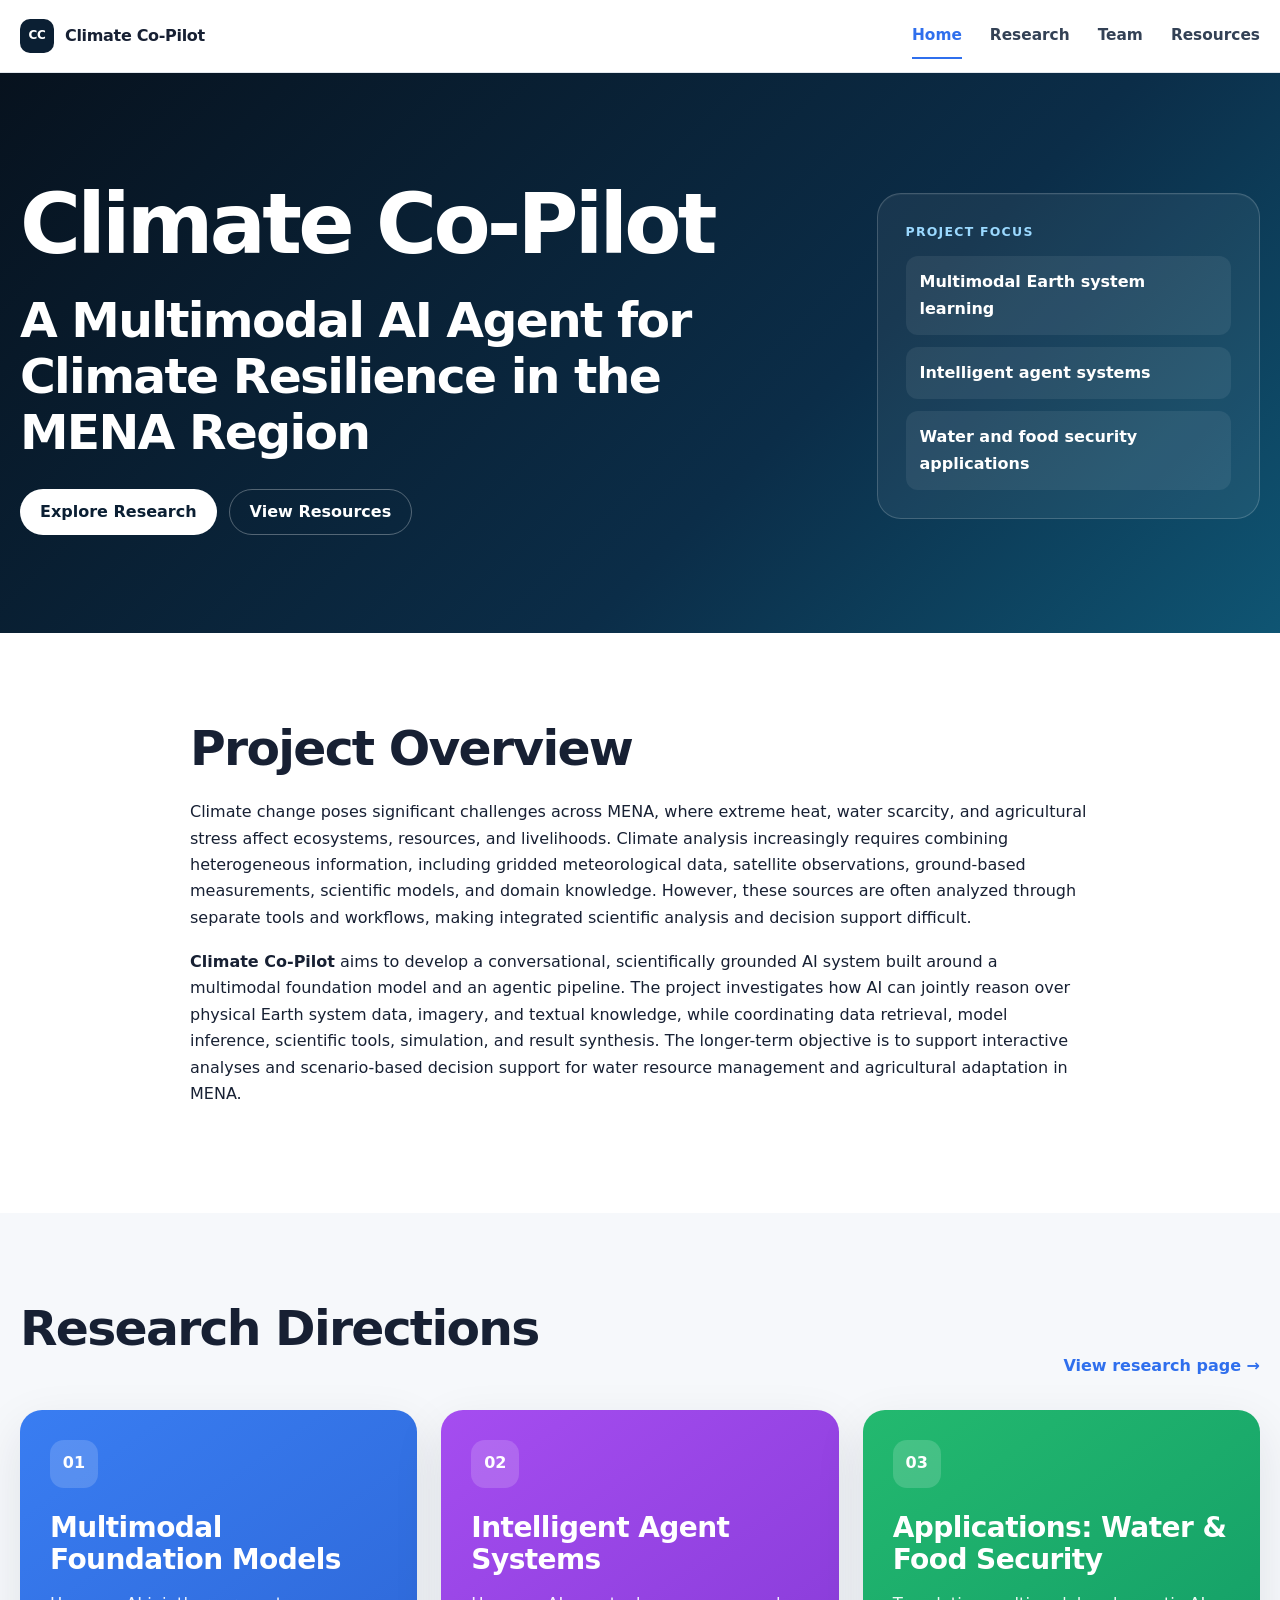
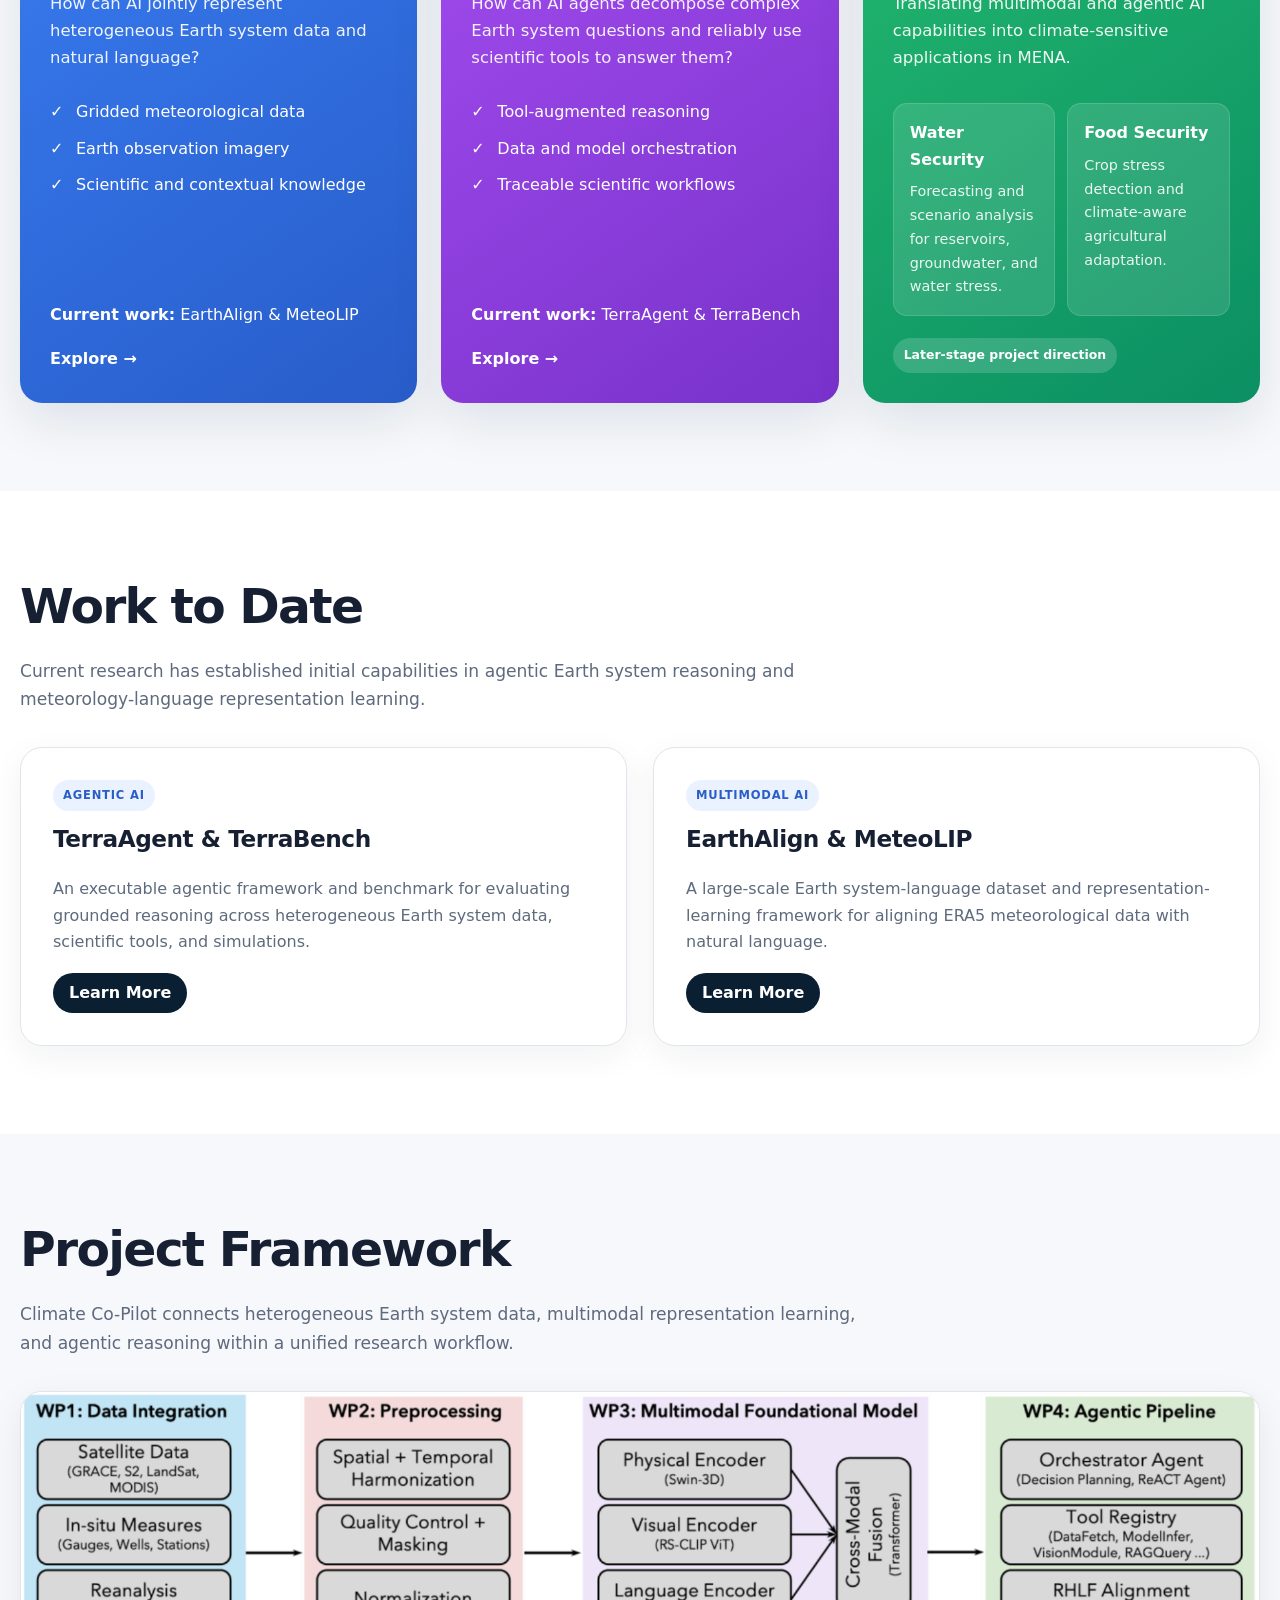
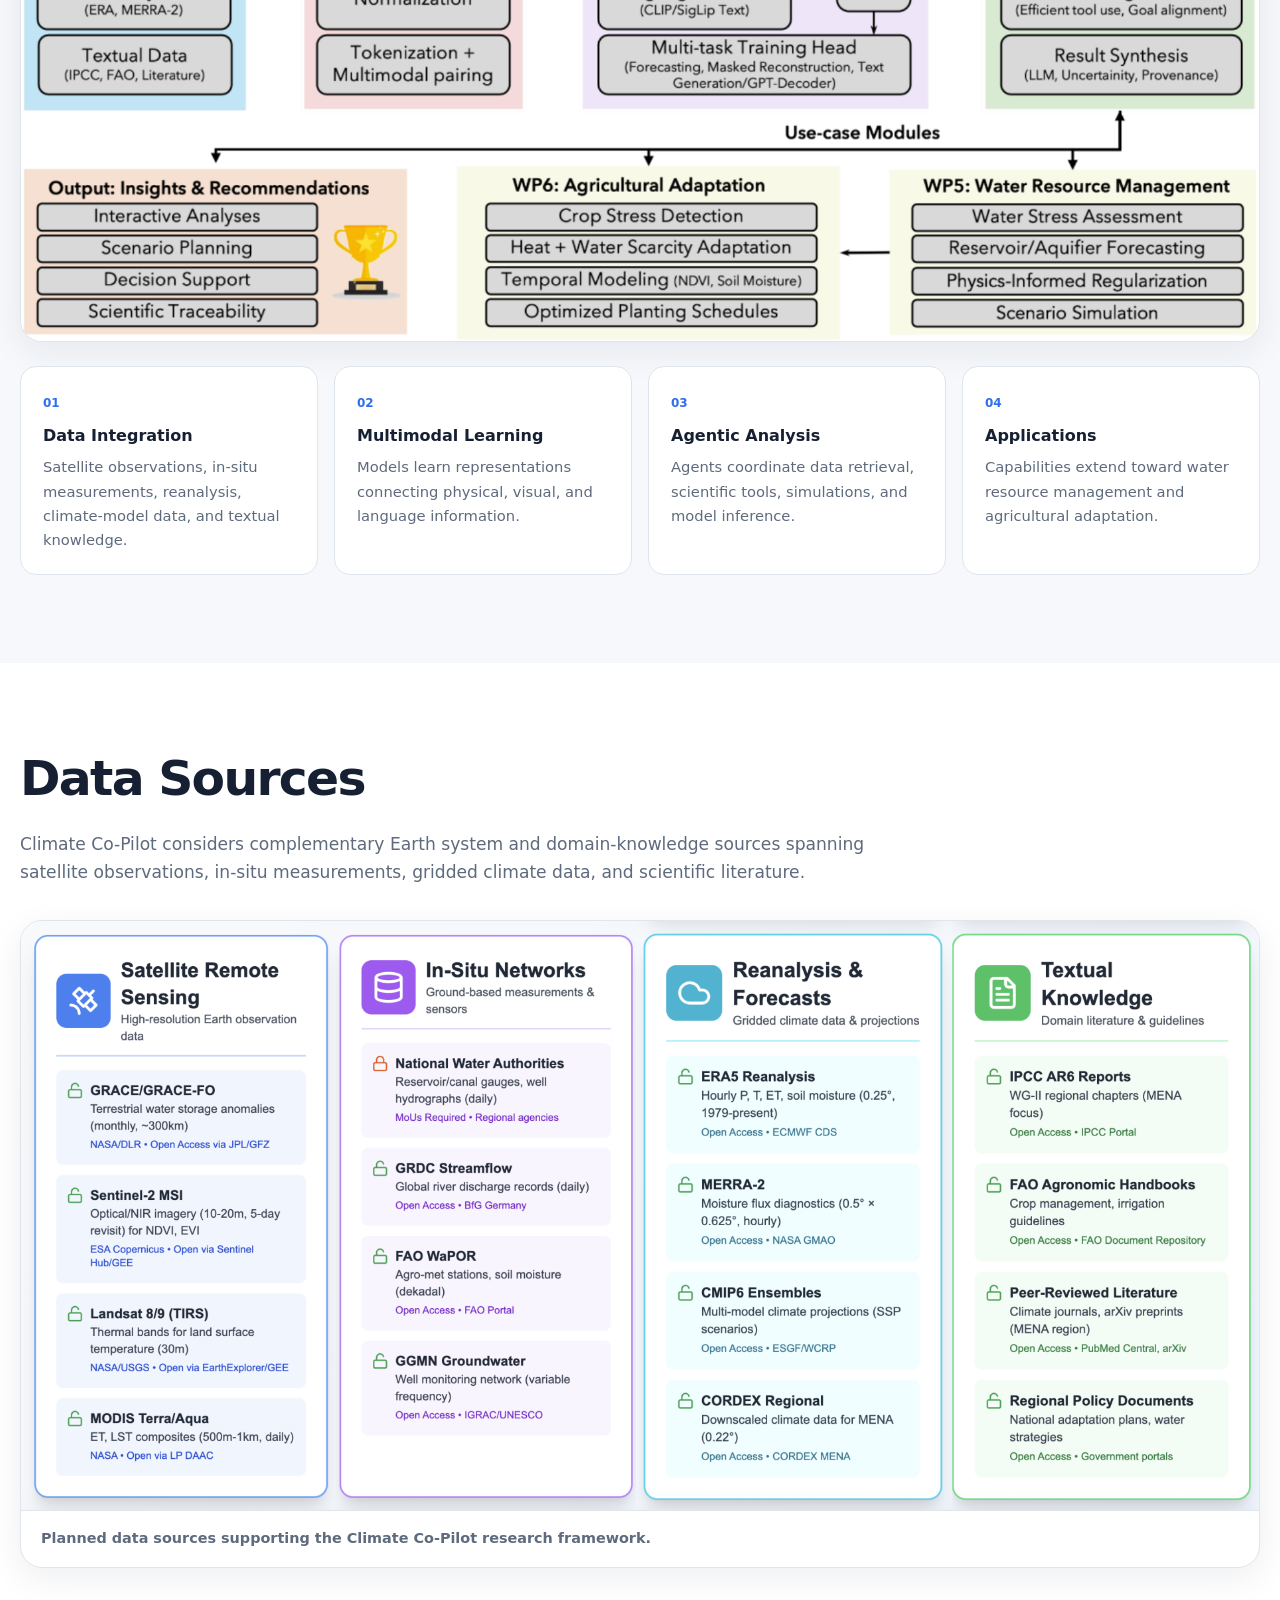
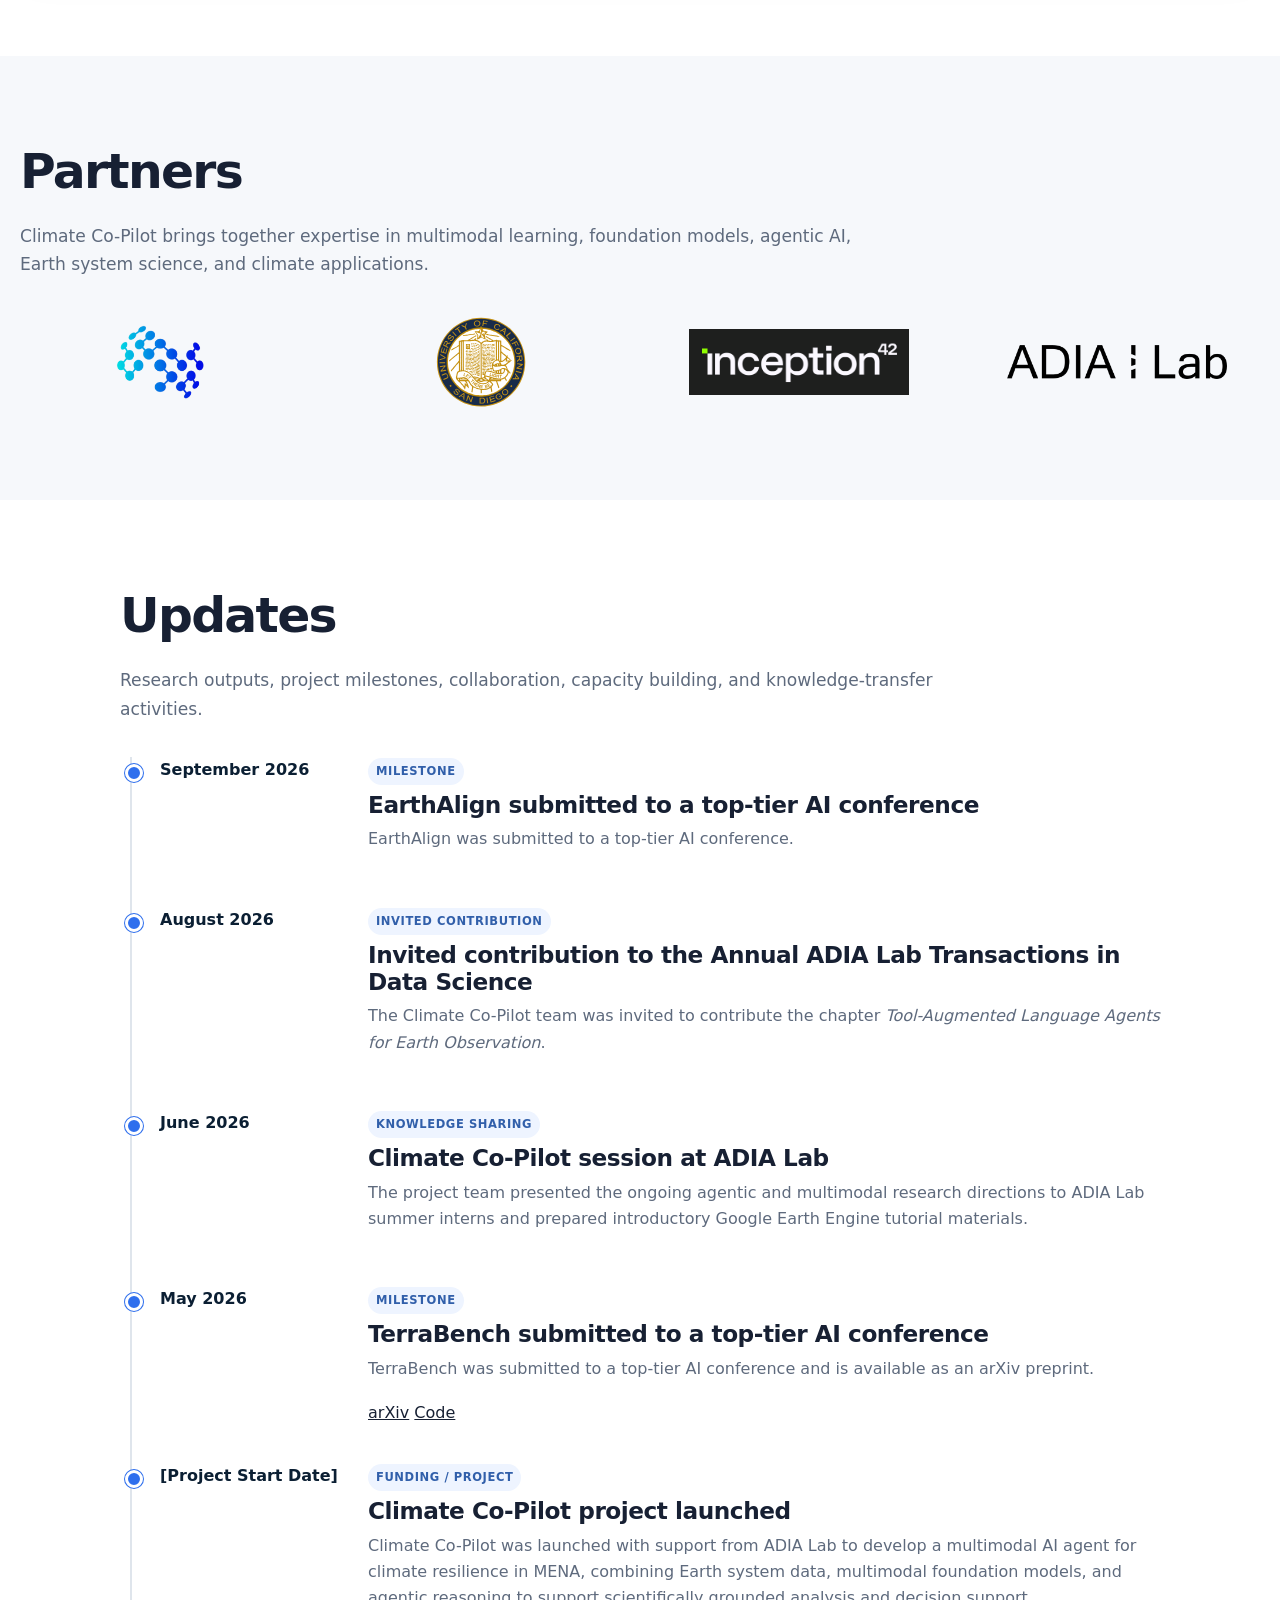
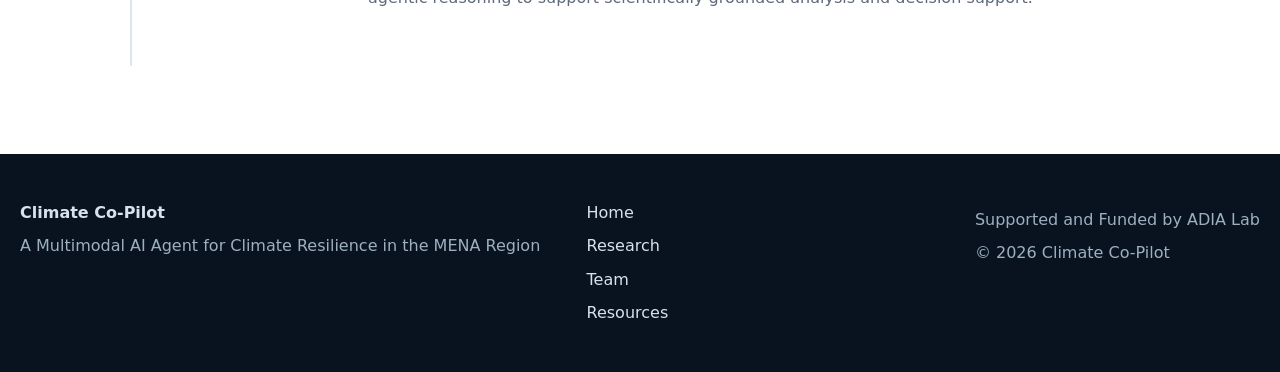
==== index.html @ f8ce4df5 "Create webpage" ====
<!doctype html>
<html lang="en">
<head>
  <meta charset="utf-8" />
  <meta name="viewport" content="width=device-width, initial-scale=1" />
  <meta name="description" content="Climate Co-Pilot is a multimodal AI agent for climate resilience in the MENA region, integrating foundation models, Earth system data, and agentic reasoning.">
  <title>Climate Co-Pilot</title>
  <link rel="stylesheet" href="assets/css/style.css" />
</head>
<body>
  <header class="site-header">
    <div class="container nav-wrap">
      <a class="brand" href="index.html" aria-label="Climate Co-Pilot home">
        <span class="brand-mark">CC</span>
        <span>Climate Co-Pilot</span>
      </a>
      <button class="nav-toggle" aria-expanded="false" aria-controls="site-nav">Menu</button>
      <nav id="site-nav" class="site-nav" aria-label="Primary navigation">
        <a href="index.html">Home</a>
        <a href="research.html">Research</a>
        <a href="team.html">Team</a>
        <a href="resources.html">Resources</a>
      </nav>
    </div>
  </header>

  <main>
    <section class="hero section-dark">
      <div class="container hero-grid">
        <div>
          <h1>Climate Co-Pilot</h1>
          <h2>A Multimodal AI Agent for Climate Resilience in the MENA Region</h2>
          <div class="button-row">
            <a class="button button-primary" href="research.html">Explore Research</a>
            <a class="button button-ghost" href="resources.html">View Resources</a>
          </div>
        </div>
        <div class="hero-panel">
          <div class="hero-panel-label">Project Focus</div>
          <div class="hero-panel-list">
            <span>Multimodal Earth system learning</span>
            <span>Intelligent agent systems</span>
            <span>Water and food security applications</span>
          </div>
        </div>
      </div>
    </section>

    <section class="section" id="background-objectives">
      <div class="container narrow">
        <h2>Project Overview</h2>
        <p>Climate change poses significant challenges across MENA, where extreme heat, water scarcity, and agricultural stress affect ecosystems, resources, and livelihoods. Climate analysis increasingly requires combining heterogeneous information, including gridded meteorological data, satellite observations, ground-based measurements, scientific models, and domain knowledge. However, these sources are often analyzed through separate tools and workflows, making integrated scientific analysis and decision support difficult.</p>
        <p><strong>Climate Co-Pilot</strong> aims to develop a conversational, scientifically grounded AI system built around a multimodal foundation model and an agentic pipeline. The project investigates how AI can jointly reason over physical Earth system data, imagery, and textual knowledge, while coordinating data retrieval, model inference, scientific tools, simulation, and result synthesis. The longer-term objective is to support interactive analyses and scenario-based decision support for water resource management and agricultural adaptation in MENA.</p>
      </div>
    </section>

    <section class="section section-soft" id="research-directions">
      <div class="container">
        <div class="section-heading-row">
          <div>
            <h2>Research Directions</h2>
          </div>
          <a class="text-link" href="research.html">View research page →</a>
        </div>

        <div class="research-grid three">
          <article class="direction-card direction-blue">
            <div class="direction-icon">01</div>
            <h3>Multimodal Foundation Models</h3>
            <p class="question">How can AI jointly represent heterogeneous Earth system data and natural language?</p>
            <ul class="check-list">
              <li>Gridded meteorological data</li>
              <li>Earth observation imagery</li>
              <li>Scientific and contextual knowledge</li>
            </ul>
            <p class="current-work"><strong>Current work:</strong> EarthAlign &amp; MeteoLIP</p>
            <a class="card-link" href="research.html#multimodal">Explore →</a>
          </article>

          <article class="direction-card direction-purple">
            <div class="direction-icon">02</div>
            <h3>Intelligent Agent Systems</h3>
            <p class="question">How can AI agents decompose complex Earth system questions and reliably use scientific tools to answer them?</p>
            <ul class="check-list">
              <li>Tool-augmented reasoning</li>
              <li>Data and model orchestration</li>
              <li>Traceable scientific workflows</li>
            </ul>
            <p class="current-work"><strong>Current work:</strong> TerraAgent &amp; TerraBench</p>
            <a class="card-link" href="research.html#agentic">Explore →</a>
          </article>

          <article class="direction-card direction-green split-direction-card">
            <div class="direction-icon">03</div>
            <h3>Applications: Water &amp; Food Security</h3>
            <p class="question">Translating multimodal and agentic AI capabilities into climate-sensitive applications in MENA.</p>
            <div class="split-links">
              <a href="research.html#water-security" class="split-link">
                <strong>Water Security</strong>
                <span>Forecasting and scenario analysis for reservoirs, groundwater, and water stress.</span>
              </a>
              <a href="research.html#food-security" class="split-link">
                <strong>Food Security</strong>
                <span>Crop stress detection and climate-aware agricultural adaptation.</span>
              </a>
            </div>
            <span class="status-badge">Later-stage project direction</span>
          </article>
        </div>
      </div>
    </section>

    <section class="section" id="work-to-date">
      <div class="container">
        <h2>Work to Date</h2>
        <p class="section-intro">Current research has established initial capabilities in agentic Earth system reasoning and meteorology-language representation learning.</p>
        <div class="work-grid">
          <article class="work-card">
            <div class="work-card-tag">Agentic AI</div>
            <h3>TerraAgent &amp; TerraBench</h3>
            <p>An executable agentic framework and benchmark for evaluating grounded reasoning across heterogeneous Earth system data, scientific tools, and simulations.</p>
            <a class="button button-small" href="research.html#agentic">Learn More</a>
          </article>
          <article class="work-card">
            <div class="work-card-tag">Multimodal AI</div>
            <h3>EarthAlign &amp; MeteoLIP</h3>
            <p>A large-scale Earth system-language dataset and representation-learning framework for aligning ERA5 meteorological data with natural language.</p>
            <a class="button button-small" href="research.html#multimodal">Learn More</a>
          </article>
        </div>
      </div>
    </section>

    <section class="section section-soft" id="framework">
      <div class="container">
        <h2>Project Framework</h2>
        <p class="section-intro">Climate Co-Pilot connects heterogeneous Earth system data, multimodal representation learning, and agentic reasoning within a unified research workflow.</p>
        <figure class="figure-card">
          <img src="assets/images/project-framework.png" alt="Climate Co-Pilot project framework figure" />
        </figure>
        <div class="process-grid">
          <div><span>01</span><strong>Data Integration</strong><p>Satellite observations, in-situ measurements, reanalysis, climate-model data, and textual knowledge.</p></div>
          <div><span>02</span><strong>Multimodal Learning</strong><p>Models learn representations connecting physical, visual, and language information.</p></div>
          <div><span>03</span><strong>Agentic Analysis</strong><p>Agents coordinate data retrieval, scientific tools, simulations, and model inference.</p></div>
          <div><span>04</span><strong>Applications</strong><p>Capabilities extend toward water resource management and agricultural adaptation.</p></div>
        </div>
      </div>
    </section>

    <section class="section" id="data-sources">
      <div class="container">
        <h2>Data Sources</h2>
        <p class="section-intro">Climate Co-Pilot considers complementary Earth system and domain-knowledge sources spanning satellite observations, in-situ measurements, gridded climate data, and scientific literature.</p>
        <figure class="figure-card">
          <img src="assets/images/data-sources.png" alt="Planned Climate Co-Pilot data sources figure" />
          <figcaption><strong>Planned data sources supporting the Climate Co-Pilot research framework.</strong></figcaption>
        </figure>
      </div>
    </section>

    <section class="section section-soft" id="partners">
      <div class="container">
        <h2>Partners</h2>
        <p class="section-intro">Climate Co-Pilot brings together expertise in multimodal learning, foundation models, agentic AI, Earth system science, and climate applications.</p>
        <div class="logo-grid">
          <div class="partner-logo"><img src="assets/logos/mbzuai.png" alt="MBZUAI logo"></div>
          <div class="partner-logo"><img class="logo-ucsd" src="assets/logos/ucsd.svg" alt="UC San Diego"></div>
          <div class="partner-logo"><img src="assets/logos/inception42.png" alt="Inception42"></div>
          <div class="partner-logo"><img src="assets/logos/adia-lab.png" alt="ADIA Lab"></div>
        </div>
      </div>
    </section>

    <section class="section" id="updates">
      <div class="container narrow-wide">
        <h2>Updates</h2>
        <p class="section-intro">Research outputs, project milestones, collaboration, capacity building, and knowledge-transfer activities.</p>
        <div class="timeline">
          <article class="timeline-item">
            <div class="timeline-date">September 2026</div>
            <div>
              <span class="timeline-category">Milestone</span>
              <h3>EarthAlign submitted to a top-tier AI conference</h3>
              <p>EarthAlign was submitted to a top-tier AI conference.</p>
            </div>
          </article>
          <article class="timeline-item">
            <div class="timeline-date">August 2026</div>
            <div>
              <span class="timeline-category">Invited Contribution</span>
              <h3>Invited contribution to the Annual ADIA Lab Transactions in Data Science</h3>
              <p>The Climate Co-Pilot team was invited to contribute the chapter <em>Tool-Augmented Language Agents for Earth Observation</em>.</p>
            </div>
          </article>
          <article class="timeline-item">
            <div class="timeline-date">June 2026</div>
            <div>
              <span class="timeline-category">Knowledge Sharing</span>
              <h3>Climate Co-Pilot session at ADIA Lab</h3>
              <p>The project team presented the ongoing agentic and multimodal research directions to ADIA Lab summer interns and prepared introductory Google Earth Engine tutorial materials.</p>
            </div>
          </article>
          <article class="timeline-item">
            <div class="timeline-date">May 2026</div>
            <div>
              <span class="timeline-category">Milestone</span>
              <h3>TerraBench submitted to a top-tier AI conference</h3>
              <p>TerraBench was submitted to a top-tier AI conference and is available as an arXiv preprint.</p>
              <div class="update-links">
                <a href="https://arxiv.org/abs/2606.13148" target="_blank">arXiv</a>
                <a href="https://github.com/Takerdat23/TerraBench" target="_blank">Code</a>
              </div>
            </div>
          </article>
          <article class="timeline-item">
            <div class="timeline-date">[Project Start Date]</div>
            <div>
              <span class="timeline-category">Funding / Project</span>
              <h3>Climate Co-Pilot project launched</h3>
              <p>Climate Co-Pilot was launched with support from ADIA Lab to develop a multimodal AI agent for climate resilience in MENA, combining Earth system data, multimodal foundation models, and agentic reasoning to support scientifically grounded analysis and decision support.</p>
            </div>
          </article>
        </div>
      </div>
    </section>
  </main>

  <footer class="site-footer">
    <div class="container footer-grid">
      <div>
        <strong>Climate Co-Pilot</strong>
        <p>A Multimodal AI Agent for Climate Resilience in the MENA Region</p>
      </div>
      <div class="footer-links">
        <a href="index.html">Home</a>
        <a href="research.html">Research</a>
        <a href="team.html">Team</a>
        <a href="resources.html">Resources</a>
      </div>
      <div>
        <p>Supported and Funded by ADIA Lab</p>
        <p>© <span data-current-year></span> Climate Co-Pilot</p>
      </div>
    </div>
  </footer>

  <script src="assets/js/main.js"></script>
</body>
</html>
---- assets/css/style.css ----
:root {
  --navy: #0b1f33;
  --navy-2: #102b46;
  --blue: #2f6fed;
  --purple: #8d46e8;
  --green: #1fa96a;
  --teal: #0fa8a8;
  --text: #172033;
  --muted: #5e6a7d;
  --line: #dfe5ec;
  --soft: #f6f8fb;
  --white: #ffffff;
  --shadow: 0 18px 50px rgba(11, 31, 51, 0.10);
  --radius: 22px;
  --max: 1240px;
}

* { box-sizing: border-box; }
html { scroll-behavior: smooth; }
body {
  margin: 0;
  font-family: Inter, ui-sans-serif, system-ui, -apple-system, BlinkMacSystemFont, "Segoe UI", sans-serif;
  color: var(--text);
  background: var(--white);
  line-height: 1.65;
  -webkit-font-smoothing: antialiased;
}
a { color: inherit; }
img { max-width: 100%; display: block; }
code { font-family: ui-monospace, SFMono-Regular, Menlo, Consolas, monospace; font-size: 0.92em; }

.container { width: min(var(--max), calc(100% - 40px)); margin: 0 auto; }
.narrow { max-width: 900px; }
.narrow-wide { max-width: 1040px; }
.section { padding: 88px 0; }
.section-soft { background: var(--soft); }
.section-dark { background: linear-gradient(135deg, #07121e 0%, #0b2d48 62%, #0f5573 100%); color: var(--white); }
.section-kicker, .eyebrow {
  margin: 0 0 10px;
  color: var(--blue);
  font-weight: 800;
  letter-spacing: .08em;
  text-transform: uppercase;
  font-size: 0.78rem;
}
.section-dark .eyebrow { color: #88d7ff; }
h1, h2, h3 { line-height: 1.15; margin-top: 0; }
h1 { font-size: clamp(2.7rem, 7vw, 5.2rem); letter-spacing: -0.045em; margin-bottom: 20px; }
h2 { font-size: clamp(2rem, 4vw, 3.05rem); letter-spacing: -0.035em; margin-bottom: 22px; }
h3 { font-size: 1.45rem; letter-spacing: -0.02em; }
p { margin: 0 0 18px; }
.section-intro { max-width: 850px; color: var(--muted); font-size: 1.07rem; margin-bottom: 34px; }
.section-heading-row { display: flex; align-items: end; justify-content: space-between; gap: 24px; margin-bottom: 30px; }
.text-link { text-decoration: none; color: var(--blue); font-weight: 800; }
.text-link:hover { text-decoration: underline; }

.site-header {
  position: sticky;
  top: 0;
  z-index: 100;
  background: rgba(255,255,255,.94);
  border-bottom: 1px solid rgba(223,229,236,.9);
  backdrop-filter: blur(14px);
}
.nav-wrap { min-height: 72px; display: flex; align-items: center; justify-content: space-between; gap: 28px; }
.brand { display: inline-flex; align-items: center; gap: 11px; font-weight: 850; text-decoration: none; letter-spacing: -0.02em; }
.brand-mark { width: 34px; height: 34px; display: inline-grid; place-items: center; border-radius: 10px; background: var(--navy); color: #fff; font-size: .75rem; }
.site-nav { display: flex; align-items: center; gap: 28px; }
.site-nav a { text-decoration: none; color: #334155; font-weight: 700; font-size: .96rem; position: relative; }
.site-nav a:hover, .site-nav a.active { color: var(--blue); }
.site-nav a.active::after { content: ""; position: absolute; left: 0; right: 0; bottom: -10px; height: 2px; background: var(--blue); }
.nav-toggle { display: none; border: 1px solid var(--line); background: #fff; border-radius: 10px; padding: 9px 12px; font-weight: 700; }

.hero { padding: 104px 0 98px; }
.hero-grid { display: grid; grid-template-columns: 1.55fr .75fr; gap: 64px; align-items: center; }
.hero-subtitle { font-size: clamp(1.35rem, 2.4vw, 2rem); font-weight: 700; max-width: 900px; color: #dceeff; margin-bottom: 18px; }
.hero-copy { max-width: 790px; font-size: 1.08rem; color: #c8d7e7; }
.hero-panel { border: 1px solid rgba(255,255,255,.18); background: rgba(255,255,255,.06); border-radius: 24px; padding: 28px; box-shadow: inset 0 1px 0 rgba(255,255,255,.05); }
.hero-panel-label { color: #9bd9ff; font-size: .78rem; text-transform: uppercase; letter-spacing: .1em; font-weight: 800; margin-bottom: 14px; }
.hero-panel-list { display: grid; gap: 12px; }
.hero-panel-list span { padding: 13px 14px; border-radius: 12px; background: rgba(255,255,255,.07); font-weight: 700; }
.button-row { display: flex; flex-wrap: wrap; gap: 12px; margin-top: 28px; }
.button { display: inline-flex; align-items: center; justify-content: center; min-height: 46px; padding: 0 20px; border-radius: 999px; text-decoration: none; font-weight: 800; transition: .18s ease; }
.button-primary { background: #fff; color: var(--navy); }
.button-primary:hover { transform: translateY(-2px); box-shadow: 0 10px 24px rgba(0,0,0,.15); }
.button-ghost { border: 1px solid rgba(255,255,255,.3); color: #fff; }
.button-ghost:hover { background: rgba(255,255,255,.08); }
.button-small { min-height: 40px; padding: 0 16px; background: var(--navy); color: #fff; }
.button-small:hover { background: var(--navy-2); }

.research-grid { display: grid; gap: 24px; }
.research-grid.three { grid-template-columns: repeat(3, 1fr); }
.direction-card { border-radius: var(--radius); padding: 30px; color: #fff; min-height: 430px; display: flex; flex-direction: column; box-shadow: var(--shadow); }
.direction-blue { background: linear-gradient(145deg, #397df2, #285cc9); }
.direction-purple { background: linear-gradient(145deg, #a54df0, #7832cb); }
.direction-green { background: linear-gradient(145deg, #23b96f, #0b8f63); }
.direction-icon { width: 48px; height: 48px; border-radius: 14px; display: grid; place-items: center; background: rgba(255,255,255,.16); font-weight: 900; margin-bottom: 24px; }
.direction-card h3 { font-size: 1.75rem; margin-bottom: 14px; }
.direction-card .question { color: rgba(255,255,255,.92); font-size: 1.03rem; }
.check-list { list-style: none; padding: 0; margin: 10px 0 20px; display: grid; gap: 10px; }
.check-list li { position: relative; padding-left: 26px; }
.check-list li::before { content: "✓"; position: absolute; left: 0; font-weight: 900; }
.current-work { margin-top: auto; padding-top: 12px; }
.card-link { color: #fff; font-weight: 850; text-decoration: none; }
.card-link:hover { text-decoration: underline; }
.split-direction-card { min-height: 430px; }
.split-links { display: grid; grid-template-columns: 1fr 1fr; gap: 12px; margin: 14px 0 22px; }
.split-link { background: rgba(255,255,255,.12); border: 1px solid rgba(255,255,255,.14); border-radius: 14px; padding: 16px; text-decoration: none; min-height: 132px; transition: .18s ease; }
.split-link:hover { background: rgba(255,255,255,.18); transform: translateY(-2px); }
.split-link strong, .split-link span { display: block; }
.split-link strong { margin-bottom: 7px; }
.split-link span { font-size: .9rem; color: rgba(255,255,255,.9); }
.status-badge { display: inline-flex; align-self: flex-start; padding: 7px 11px; border-radius: 999px; background: rgba(255,255,255,.16); font-size: .78rem; font-weight: 800; }

.work-grid { display: grid; grid-template-columns: 1fr 1fr; gap: 26px; }
.work-card { border: 1px solid var(--line); border-radius: var(--radius); padding: 32px; box-shadow: 0 10px 34px rgba(11,31,51,.06); }
.work-card-tag { display: inline-flex; padding: 6px 10px; border-radius: 999px; background: #eaf1ff; color: #2a5ec7; text-transform: uppercase; letter-spacing: .07em; font-weight: 850; font-size: .72rem; margin-bottom: 15px; }
.work-card p { color: var(--muted); }

.figure-card { margin: 34px 0 0; border: 1px solid var(--line); background: #fff; border-radius: var(--radius); overflow: hidden; box-shadow: 0 10px 35px rgba(11,31,51,.07); }
.figure-card img { width: 100%; background: #f9fbfd; }
.figure-card figcaption { padding: 16px 20px; color: var(--muted); font-size: .9rem; border-top: 1px solid var(--line); }
.figure-card.compact { margin: 0; align-self: start; }
.placeholder-note { color: #a04444; font-weight: 700; }

.process-grid { display: grid; grid-template-columns: repeat(4, 1fr); gap: 16px; margin-top: 24px; }
.process-grid > div { background: #fff; border: 1px solid var(--line); padding: 22px; border-radius: 16px; }
.process-grid span { font-size: .75rem; color: var(--blue); font-weight: 900; }
.process-grid strong { display: block; margin: 8px 0 6px; }
.process-grid p { margin: 0; color: var(--muted); font-size: .92rem; }

.logo-grid { display: flex; align-items: center; justify-content: space-between; gap: 2rem; margin-top: 2rem; }
.partner-logo { flex: 1; display: flex; align-items: center; justify-content: center; height: 100px; }
.partner-logo img { max-width: 220px; max-height: 75px; width: auto; height: auto; object-fit: contain; }
.logo-ucsd { max-width: 120px !important; max-height: 90px !important; }
@media (max-width: 900px) {
  .logo-grid { flex-wrap: wrap; }
  .partner-logo { min-width: 45%; }
}
.logo-placeholder { min-height: 124px; border: 1.5px dashed #9aa8b9; background: #fff; border-radius: 18px; display: grid; place-items: center; text-align: center; padding: 14px; }
.logo-placeholder span { display: block; font-weight: 850; font-size: 1.08rem; }
.logo-placeholder small { color: var(--muted); }

.timeline { border-left: 2px solid var(--line); margin: 34px 0 0 10px; }
.timeline-item { display: grid; grid-template-columns: 180px 1fr; gap: 28px; position: relative; padding: 0 0 36px 28px; }
.timeline-item::before { content: ""; position: absolute; left: -7px; top: 7px; width: 12px; height: 12px; background: var(--blue); border: 3px solid #fff; border-radius: 50%; box-shadow: 0 0 0 1px var(--blue); }
.timeline-date { font-weight: 850; color: var(--navy); }
.timeline-category { display: inline-flex; margin-bottom: 7px; padding: 4px 8px; border-radius: 999px; background: #eef4ff; color: #315faa; font-weight: 800; font-size: .72rem; text-transform: uppercase; letter-spacing: .05em; }
.timeline-item h3 { margin-bottom: 8px; }
.timeline-item p { color: var(--muted); }

.page-hero { padding: 78px 0 70px; }
.page-hero h1 { font-size: clamp(2.6rem, 6vw, 4.6rem); margin-bottom: 15px; }
.page-hero p:last-child { max-width: 820px; color: #cbd8e6; font-size: 1.1rem; }
.research-detail-grid { display: grid; grid-template-columns: 1.06fr .94fr; gap: 46px; align-items: start; }
.research-detail-grid.reverse { grid-template-columns: .94fr 1.06fr; }
.stat-grid { display: grid; grid-template-columns: repeat(3, minmax(0,1fr)); gap: 12px; margin-top: 28px; }
.stat-grid div { border: 1px solid var(--line); background: #fff; border-radius: 14px; padding: 16px; }
.stat-grid strong { display: block; font-size: 1.35rem; color: var(--navy); }
.stat-grid span { color: var(--muted); font-size: .82rem; }
.application-grid { display: grid; grid-template-columns: 1fr 1fr; gap: 24px; }
.application-card { border: 1px solid var(--line); border-radius: var(--radius); padding: 30px; box-shadow: 0 10px 34px rgba(11,31,51,.06); }
.application-card p { color: var(--muted); }
.application-icon { width: 46px; height: 46px; border-radius: 14px; display: grid; place-items: center; background: #e9f7ef; color: #157247; font-weight: 900; margin-bottom: 18px; }
.application-card .status-badge { color: #35604e; background: #e8f6ee; }

.resource-pills { display: flex; flex-wrap: wrap; justify-content: flex-end; gap: 12px; }
.resource-pills.left { justify-content: flex-start; margin-top: 26px; }
.resource-pill { display: inline-flex; align-items: center; gap: 8px; background: #323232; color: #fff; min-height: 46px; padding: 0 18px; border-radius: 999px; text-decoration: none; font-weight: 750; }
.resource-pill:hover { background: #151515; transform: translateY(-1px); }
.resource-pill::before { font-weight: 900; color: #fff; }
.icon-doc::before { content: "↗"; }
.icon-code::before { content: "</>"; font-size: .8rem; }
.icon-data::before { content: "▰"; }
.icon-model::before { content: "◇"; }
.icon-web::before { content: "◎"; }
.resource-groups { display: grid; gap: 26px; max-width: 1000px; }
.resource-group-card { border: 1px solid var(--line); border-radius: var(--radius); padding: 34px; display: grid; grid-template-columns: 1fr auto; align-items: center; gap: 28px; box-shadow: 0 10px 34px rgba(11,31,51,.06); }
.resource-group-card h2 { font-size: 1.8rem; margin-bottom: 8px; }
.resource-group-card p { margin-bottom: 0; color: var(--muted); }
.resource-group-card .placeholder-note { grid-column: 1 / -1; font-size: .88rem; }

.team-role-heading { font-size: 1.45rem; margin: 42px 0 18px; }
.team-role-heading:first-of-type { margin-top: 0; }
.team-grid { display: grid; grid-template-columns: 1fr 1fr; gap: 18px; }
.team-grid.one { grid-template-columns: 1fr; max-width: 730px; }
.person-card { border: 1px solid var(--line); border-radius: 18px; padding: 22px; display: grid; grid-template-columns: 64px 1fr; gap: 18px; align-items: start; }
.person-card h3 { margin-bottom: 6px; }
.person-card a { color: var(--blue); text-decoration: none; word-break: break-word; }
.person-card a:hover { text-decoration: underline; }
.person-role { color: var(--muted); margin-bottom: 7px; }
.avatar-placeholder { width: 64px; height: 64px; border-radius: 50%; display: grid; place-items: center; background: var(--soft); border: 1px dashed #9aa8b9; color: var(--navy); font-weight: 900; }
.person-card .placeholder-note { font-size: .75rem; margin-top: 8px; }

.site-footer { background: #08131f; color: #d8e2ec; padding: 46px 0; margin-top: 0; }
.footer-grid { display: grid; grid-template-columns: 1.5fr 1fr .8fr; gap: 32px; }
.footer-grid p { color: #9eb0c0; margin: 7px 0; }
.footer-links { display: grid; gap: 7px; align-content: start; }
.footer-links a { color: #d8e2ec; text-decoration: none; }
.footer-links a:hover { color: #fff; }
.center-page { min-height: 100vh; display: grid; place-items: center; text-align: center; padding: 40px; }

@media (max-width: 980px) {
  .hero-grid, .research-detail-grid, .research-detail-grid.reverse, .resource-group-card { grid-template-columns: 1fr; }
  .research-grid.three { grid-template-columns: 1fr; }
  .direction-card { min-height: auto; }
  .work-grid, .application-grid { grid-template-columns: 1fr; }
  .process-grid, .logo-grid { grid-template-columns: repeat(2, 1fr); }
  .resource-pills { justify-content: flex-start; }
}

@media (max-width: 760px) {
  .section { padding: 64px 0; }
  .container { width: min(100% - 28px, var(--max)); }
  .nav-toggle { display: inline-flex; }
  .site-nav { position: absolute; top: 72px; left: 14px; right: 14px; display: none; flex-direction: column; align-items: stretch; gap: 0; padding: 10px; background: #fff; border: 1px solid var(--line); border-radius: 14px; box-shadow: var(--shadow); }
  .site-nav.open { display: flex; }
  .site-nav a { padding: 12px; }
  .site-nav a.active::after { display: none; }
  .hero { padding: 78px 0 70px; }
  .hero-grid { grid-template-columns: 1fr; gap: 34px; }
  .split-links, .process-grid, .logo-grid, .team-grid, .team-grid.one, .stat-grid { grid-template-columns: 1fr; }
  .section-heading-row { align-items: start; flex-direction: column; }
  .timeline-item { grid-template-columns: 1fr; gap: 8px; }
  .footer-grid { grid-template-columns: 1fr; }
  .resource-group-card { padding: 26px; }
}

.slider-wrapper { display: flex; align-items: center; gap: 1rem; margin-top: 2rem; }
.slider-window { flex: 1; overflow: hidden; border-radius: 18px; }
.image-slider { display: flex; transition: transform 0.4s ease; }
.slide { min-width: 100%; display: flex; align-items: center; justify-content: center; }
.slide img { display: block; width: 100%; height: auto; max-height: 620px; object-fit: contain; }
.slider-button { flex: 0 0 44px; width: 44px; height: 44px; border: 1px solid #d5dce5; border-radius: 50%; background: #fff; cursor: pointer; font-size: 1.4rem; }
.slider-dots { display: flex; justify-content: center; gap: 0.5rem; margin-top: 1rem; }
.slider-dot { width: 9px; height: 9px; border-radius: 50%; background: #c5ccd6; cursor: pointer; }
.slider-dot.is-active { background: #2563eb; }
.terrabench-slider { max-width: 1200px; margin: 2.5rem auto 0; }
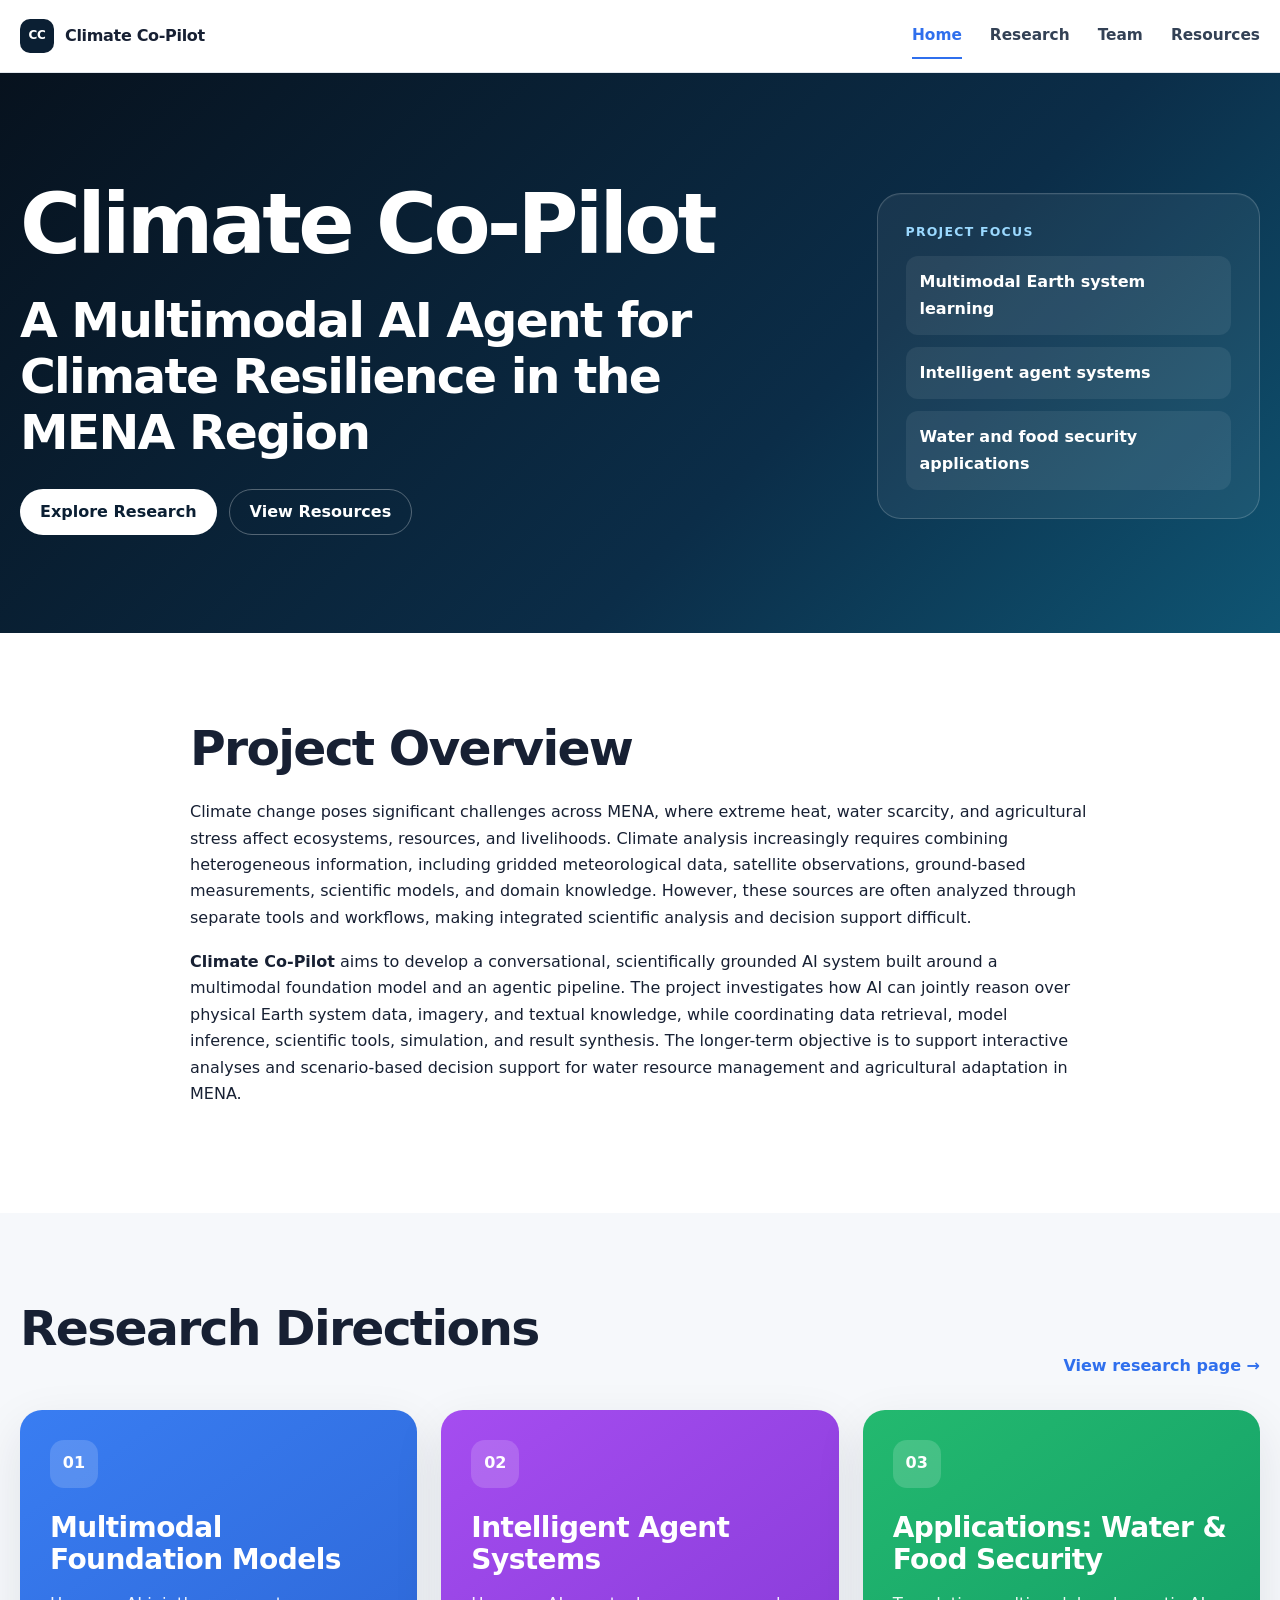
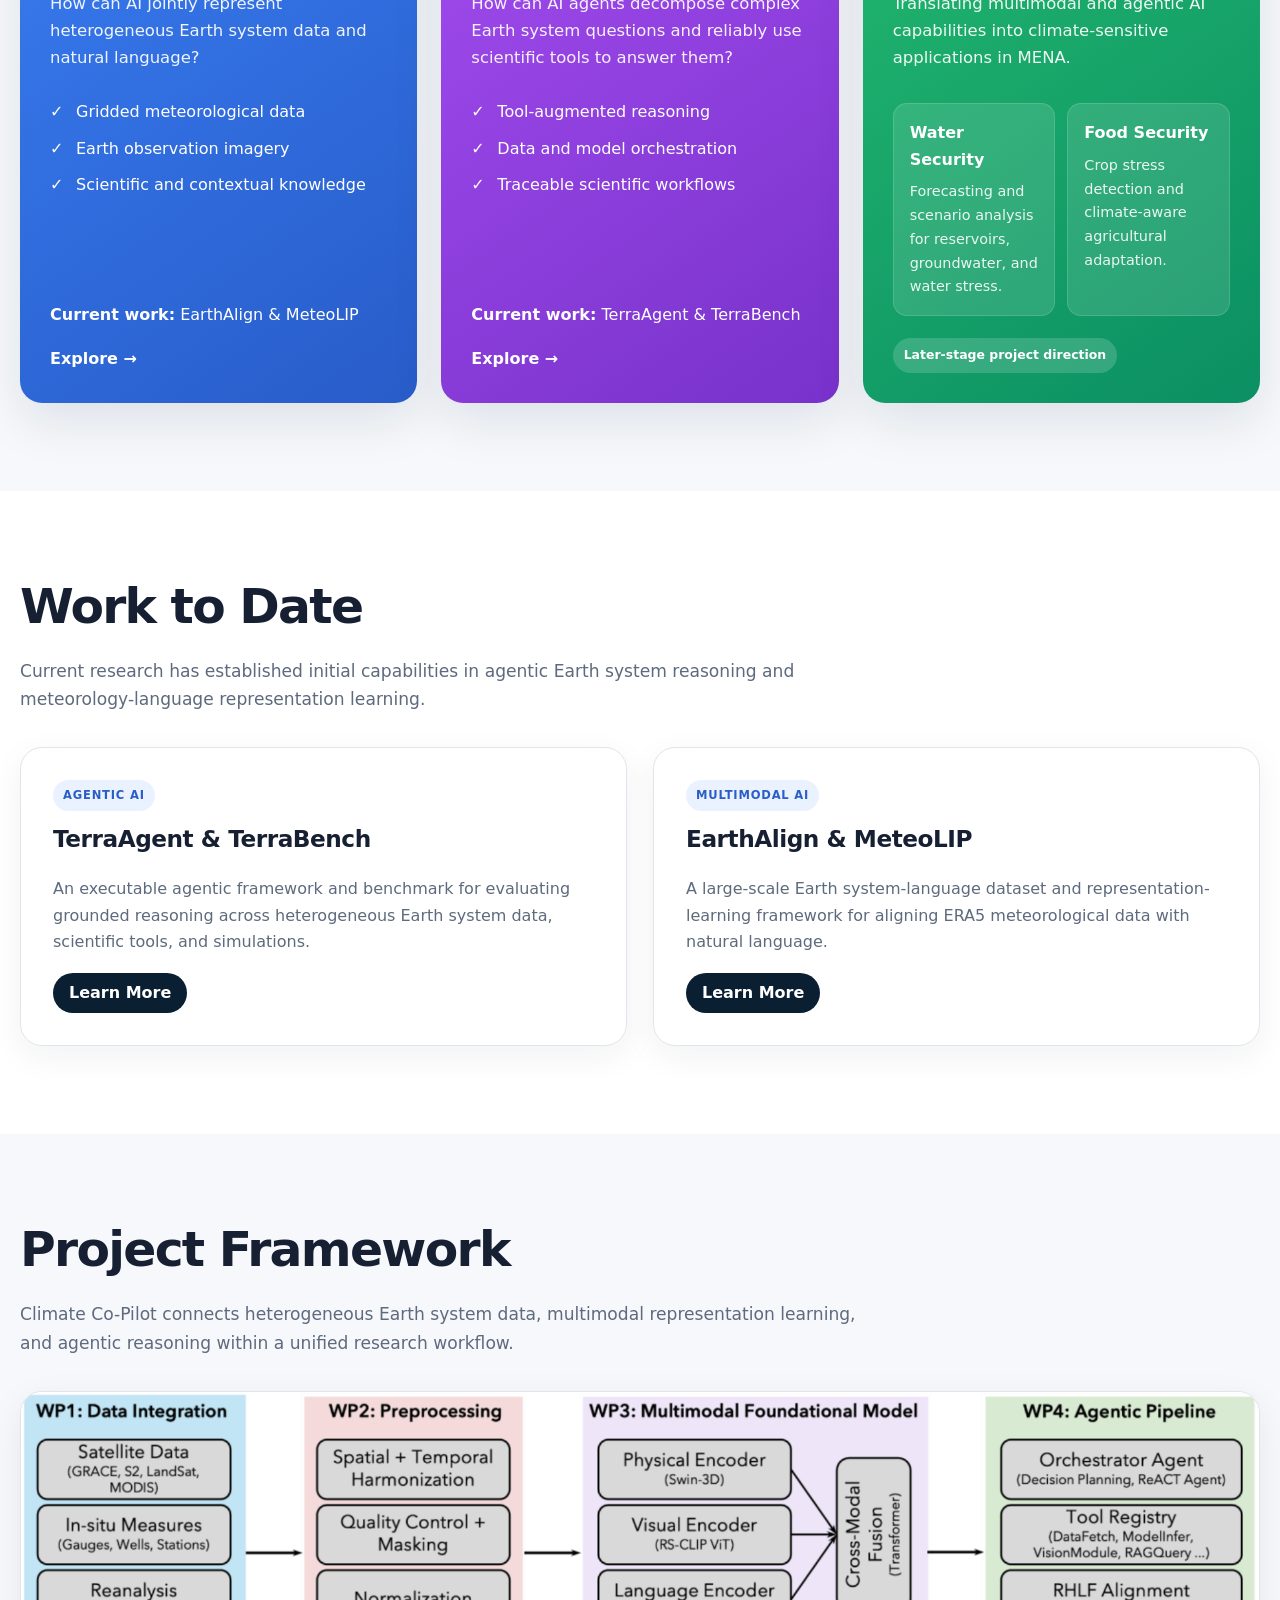
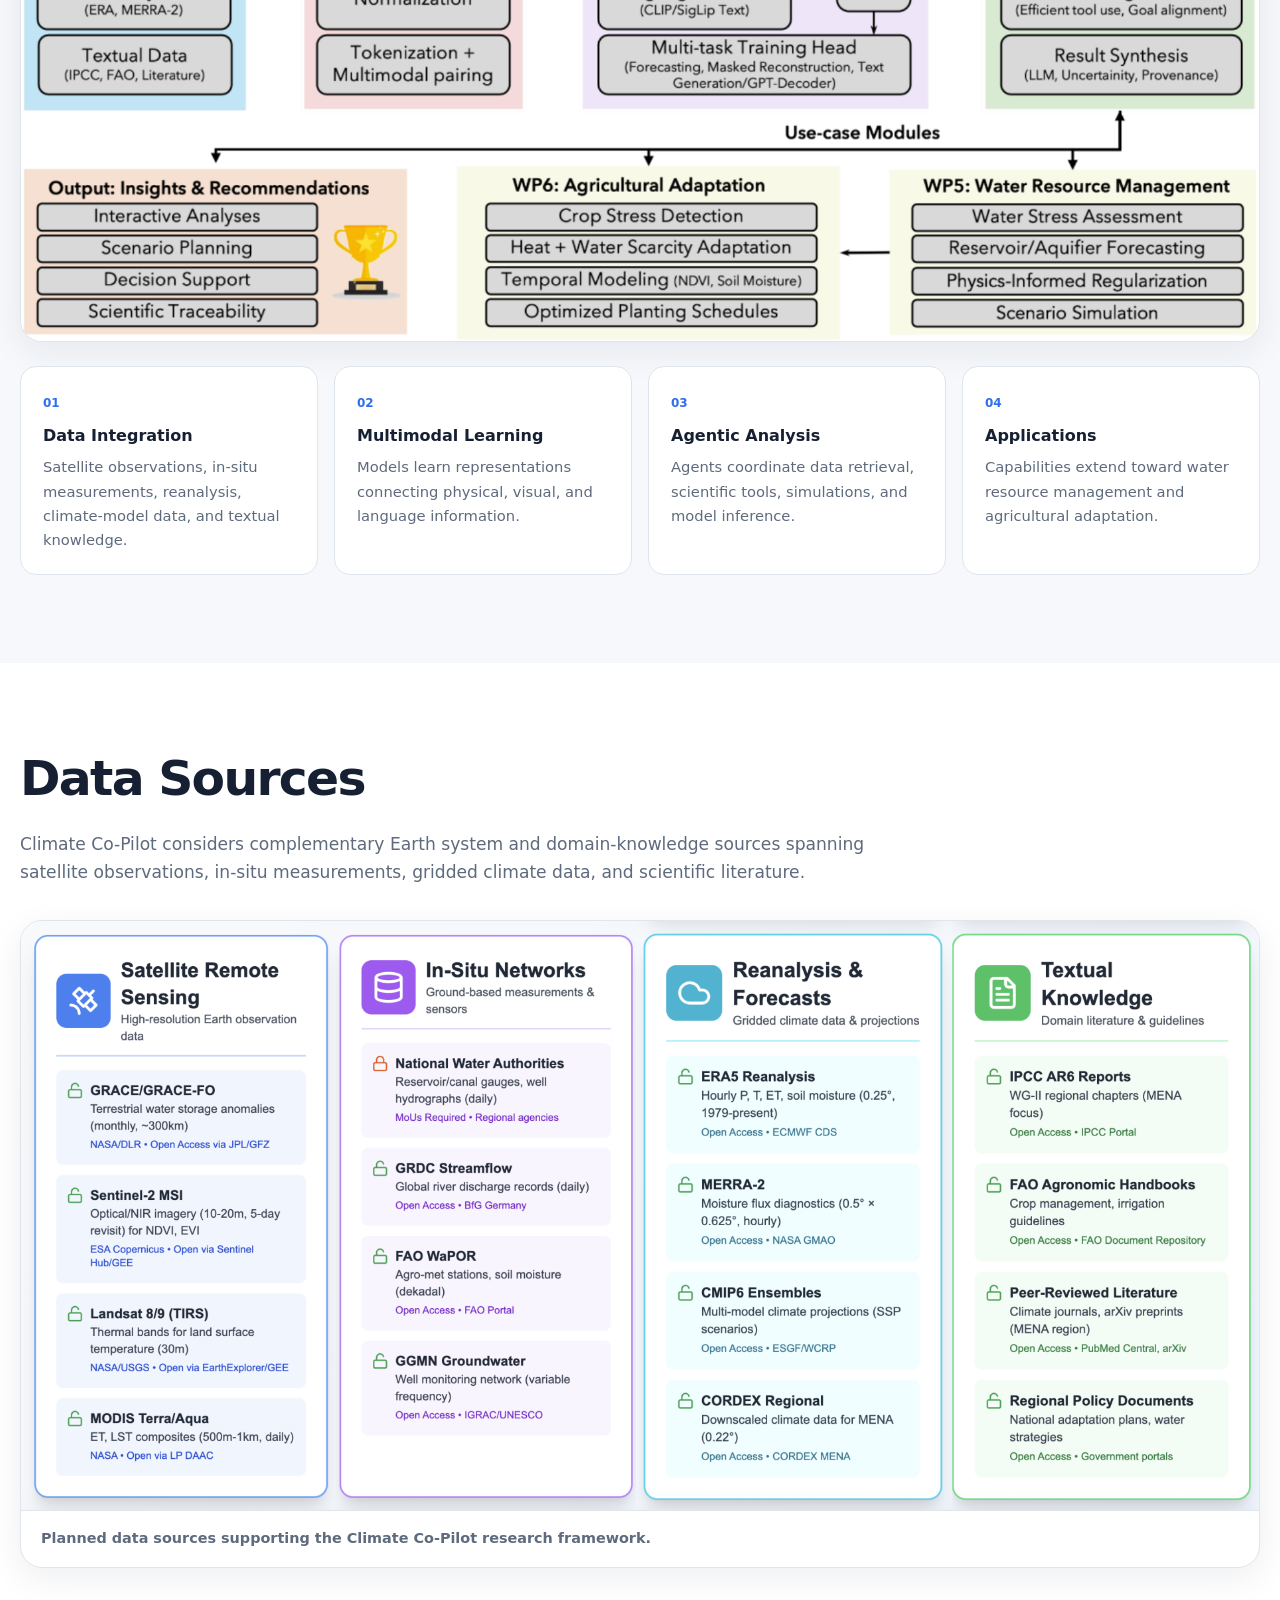
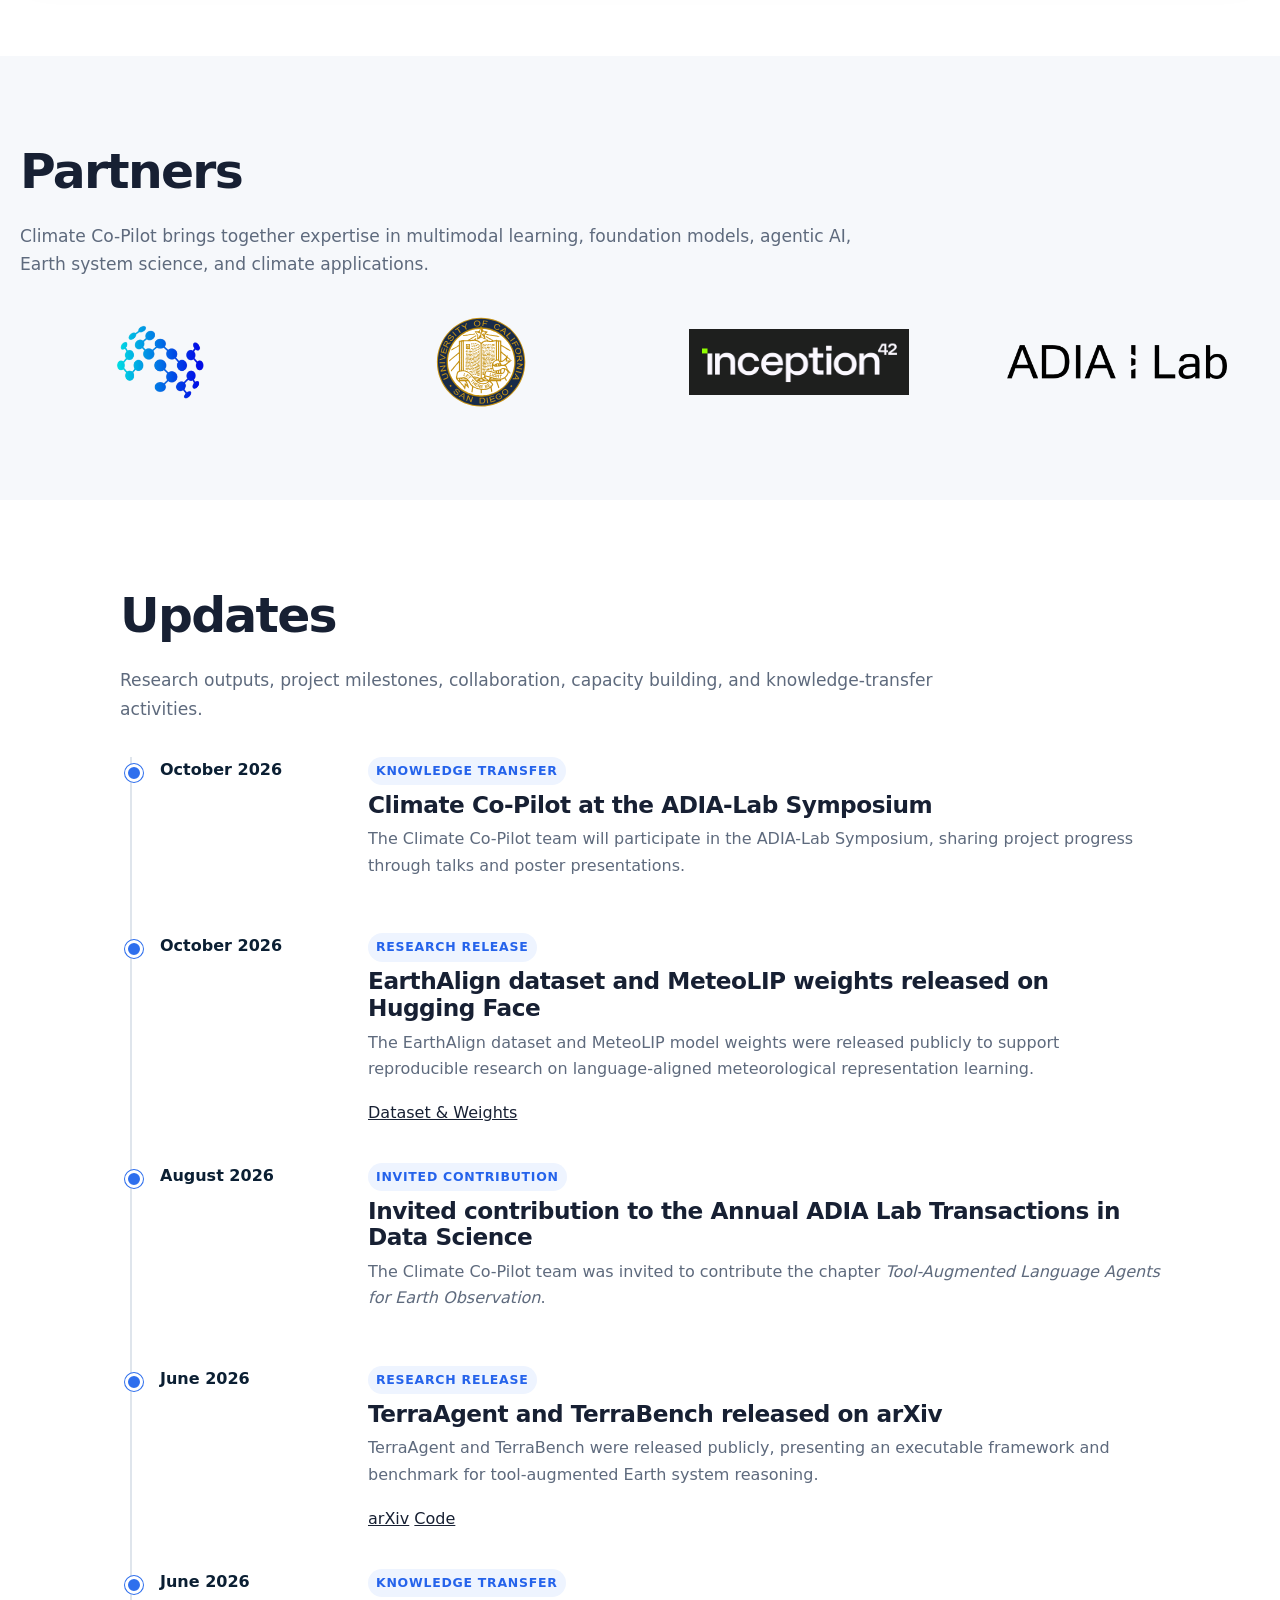
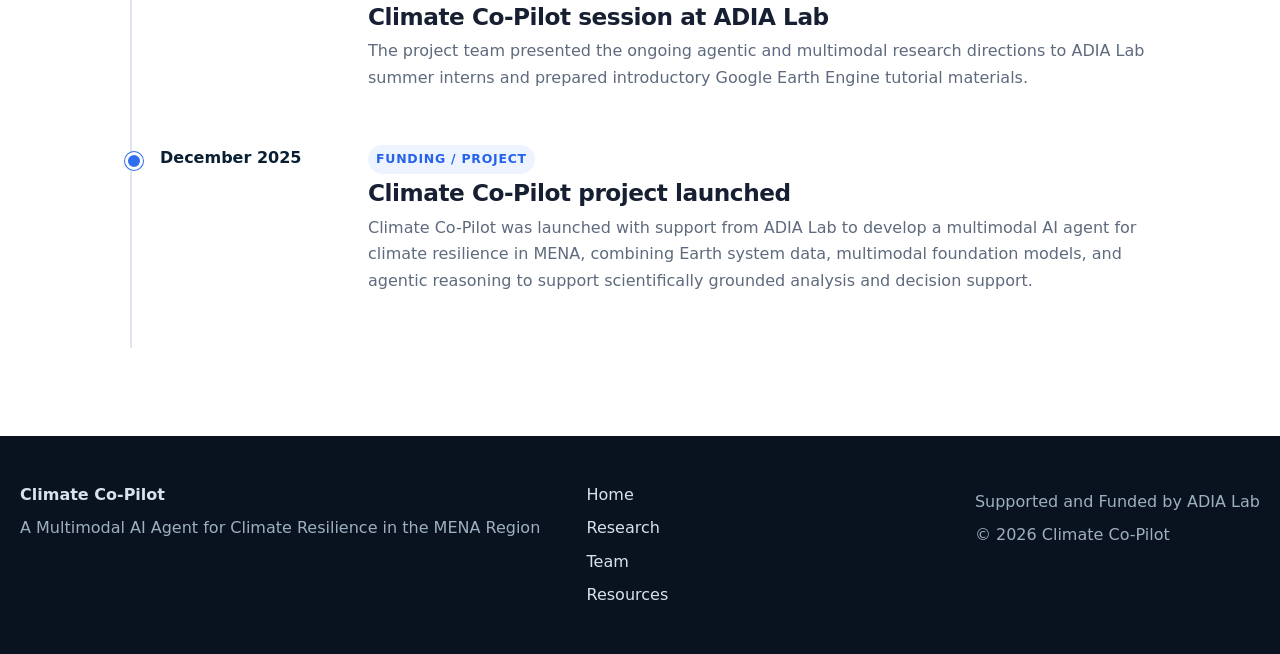
==== commit edc377be: "Update" ====
--- a/index.html
+++ b/index.html
@@ -177,11 +177,22 @@
         <p class="section-intro">Research outputs, project milestones, collaboration, capacity building, and knowledge-transfer activities.</p>
         <div class="timeline">
           <article class="timeline-item">
-            <div class="timeline-date">September 2026</div>
-            <div>
-              <span class="timeline-category">Milestone</span>
-              <h3>EarthAlign submitted to a top-tier AI conference</h3>
-              <p>EarthAlign was submitted to a top-tier AI conference.</p>
+            <div class="timeline-date">October 2026</div>
+            <div>
+              <span class="timeline-category">Knowledge Transfer</span>
+              <h3>Climate Co-Pilot at the ADIA-Lab Symposium</h3>
+              <p>The Climate Co-Pilot team will participate in the ADIA-Lab Symposium, sharing project progress through talks and poster presentations.</p>
+            </div>
+          </article>
+          <article class="timeline-item">
+            <div class="timeline-date">October 2026</div>
+            <div>
+              <span class="timeline-category">Research Release</span>
+              <h3>EarthAlign dataset and MeteoLIP weights released on Hugging Face</h3>
+              <p>The EarthAlign dataset and MeteoLIP model weights were released publicly to support reproducible research on language-aligned meteorological representation learning.</p>
+              <div class="update-links">
+                <a href="https://huggingface.co/datasets/MBZUAI/EarthAlign" target="_blank">Dataset &amp; Weights</a>
+              </div>
             </div>
           </article>
           <article class="timeline-item">
@@ -195,17 +206,9 @@
           <article class="timeline-item">
             <div class="timeline-date">June 2026</div>
             <div>
-              <span class="timeline-category">Knowledge Sharing</span>
-              <h3>Climate Co-Pilot session at ADIA Lab</h3>
-              <p>The project team presented the ongoing agentic and multimodal research directions to ADIA Lab summer interns and prepared introductory Google Earth Engine tutorial materials.</p>
-            </div>
-          </article>
-          <article class="timeline-item">
-            <div class="timeline-date">May 2026</div>
-            <div>
-              <span class="timeline-category">Milestone</span>
-              <h3>TerraBench submitted to a top-tier AI conference</h3>
-              <p>TerraBench was submitted to a top-tier AI conference and is available as an arXiv preprint.</p>
+              <span class="timeline-category">Research Release</span>
+              <h3>TerraAgent and TerraBench released on arXiv</h3>
+              <p>TerraAgent and TerraBench were released publicly, presenting an executable framework and benchmark for tool-augmented Earth system reasoning.</p>
               <div class="update-links">
                 <a href="https://arxiv.org/abs/2606.13148" target="_blank">arXiv</a>
                 <a href="https://github.com/Takerdat23/TerraBench" target="_blank">Code</a>
@@ -213,7 +216,15 @@
             </div>
           </article>
           <article class="timeline-item">
-            <div class="timeline-date">[Project Start Date]</div>
+            <div class="timeline-date">June 2026</div>
+            <div>
+              <span class="timeline-category">Knowledge Transfer</span>
+              <h3>Climate Co-Pilot session at ADIA Lab</h3>
+              <p>The project team presented the ongoing agentic and multimodal research directions to ADIA Lab summer interns and prepared introductory Google Earth Engine tutorial materials.</p>
+            </div>
+          </article>
+          <article class="timeline-item">
+            <div class="timeline-date">December 2025</div>
             <div>
               <span class="timeline-category">Funding / Project</span>
               <h3>Climate Co-Pilot project launched</h3>
--- a/assets/css/style.css
+++ b/assets/css/style.css
@@ -235,4 +235,6 @@
 .slider-dots { display: flex; justify-content: center; gap: 0.5rem; margin-top: 1rem; }
 .slider-dot { width: 9px; height: 9px; border-radius: 50%; background: #c5ccd6; cursor: pointer; }
 .slider-dot.is-active { background: #2563eb; }
-.terrabench-slider { max-width: 1200px; margin: 2.5rem auto 0; }+.terrabench-slider { max-width: 1200px; margin: 2.5rem auto 0; }
+
+.timeline-category { display: inline-block; margin-bottom: 0.4rem; font-size: 0.78rem; font-weight: 700; text-transform: uppercase; letter-spacing: 0.06em; color: #2563eb; }
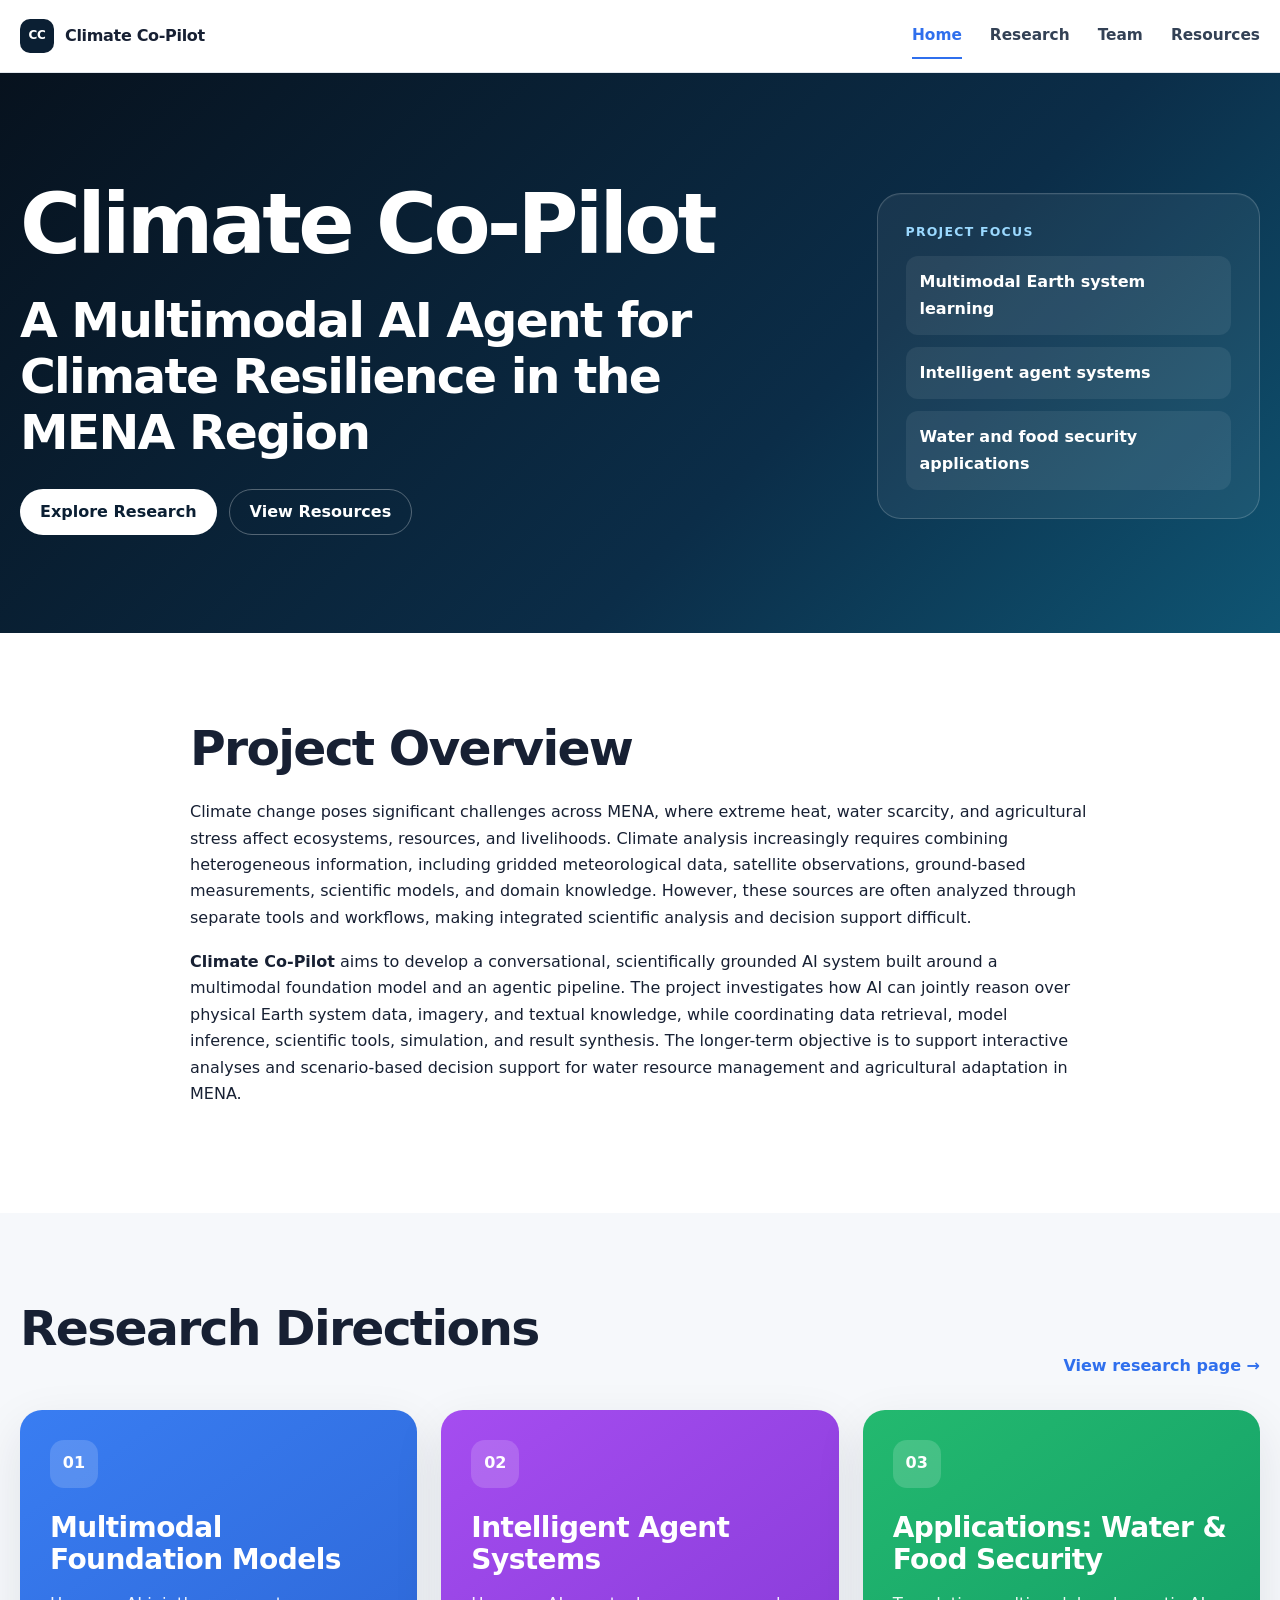
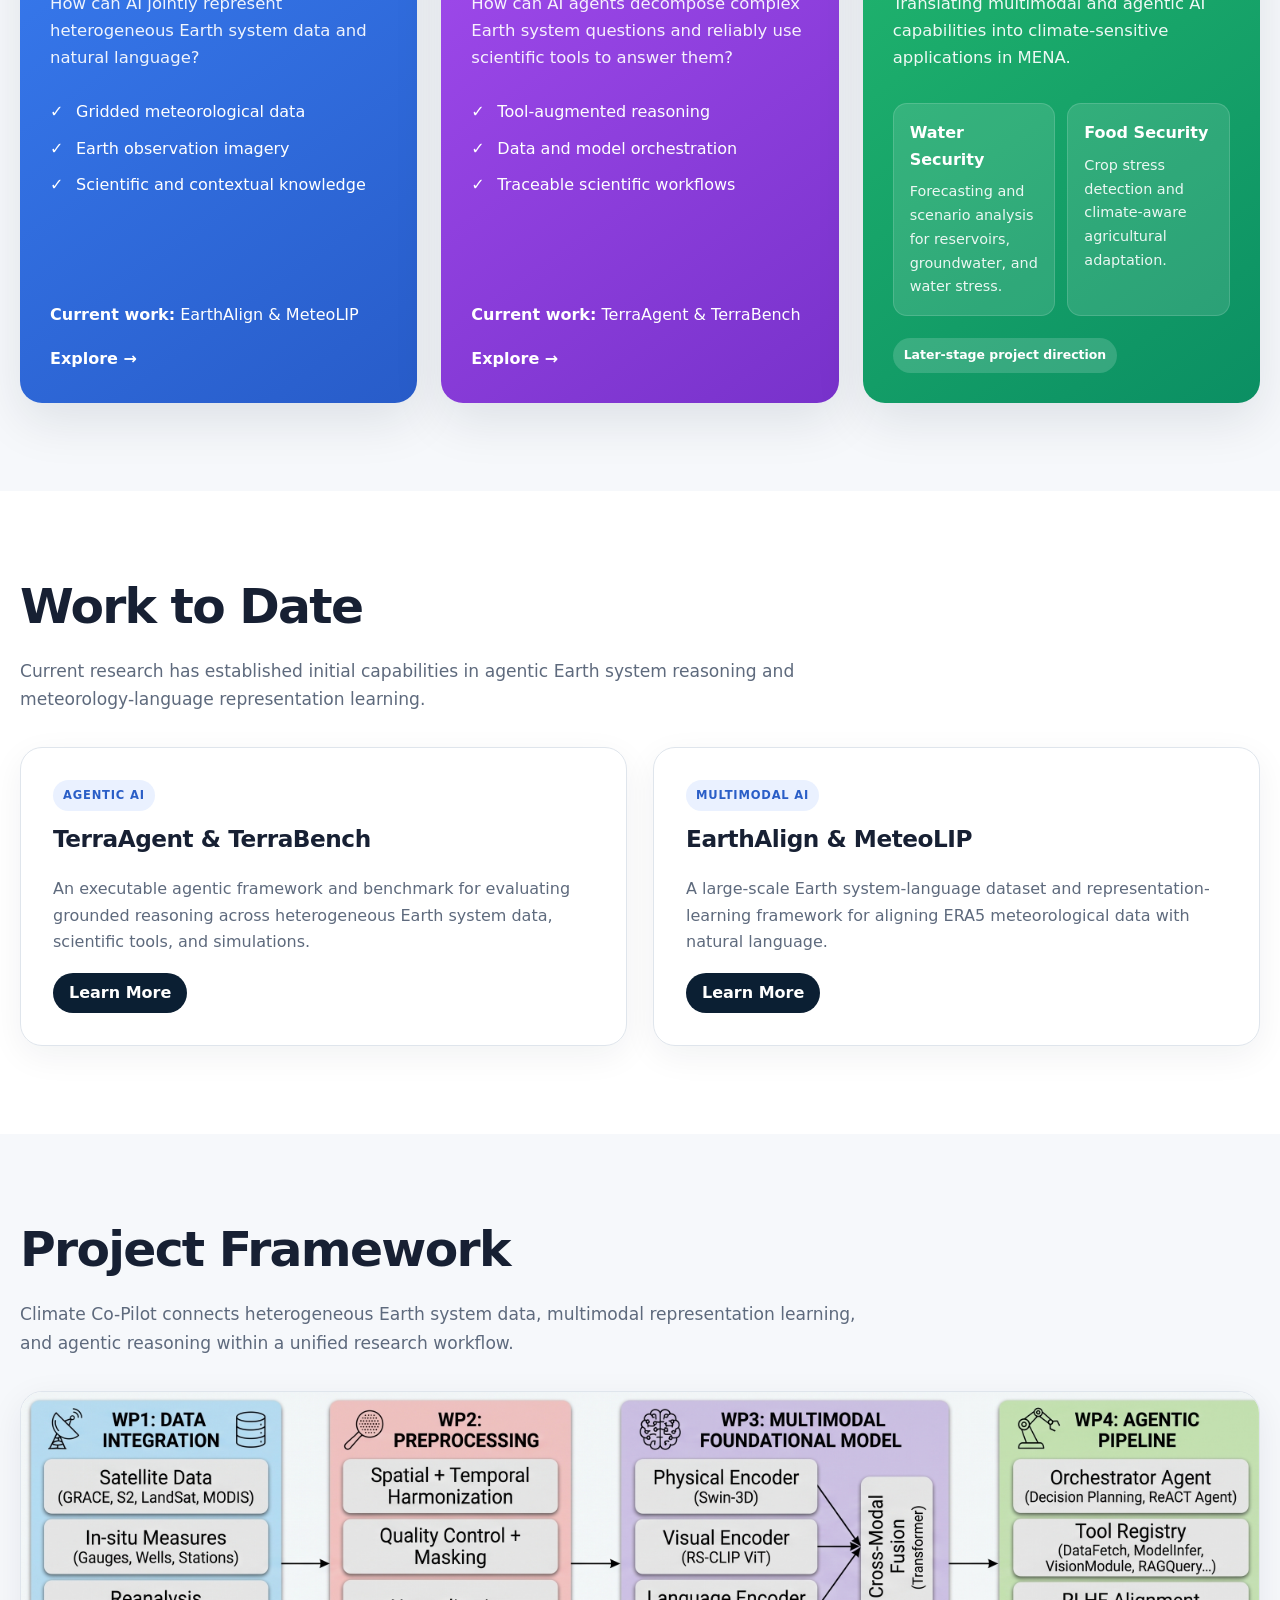
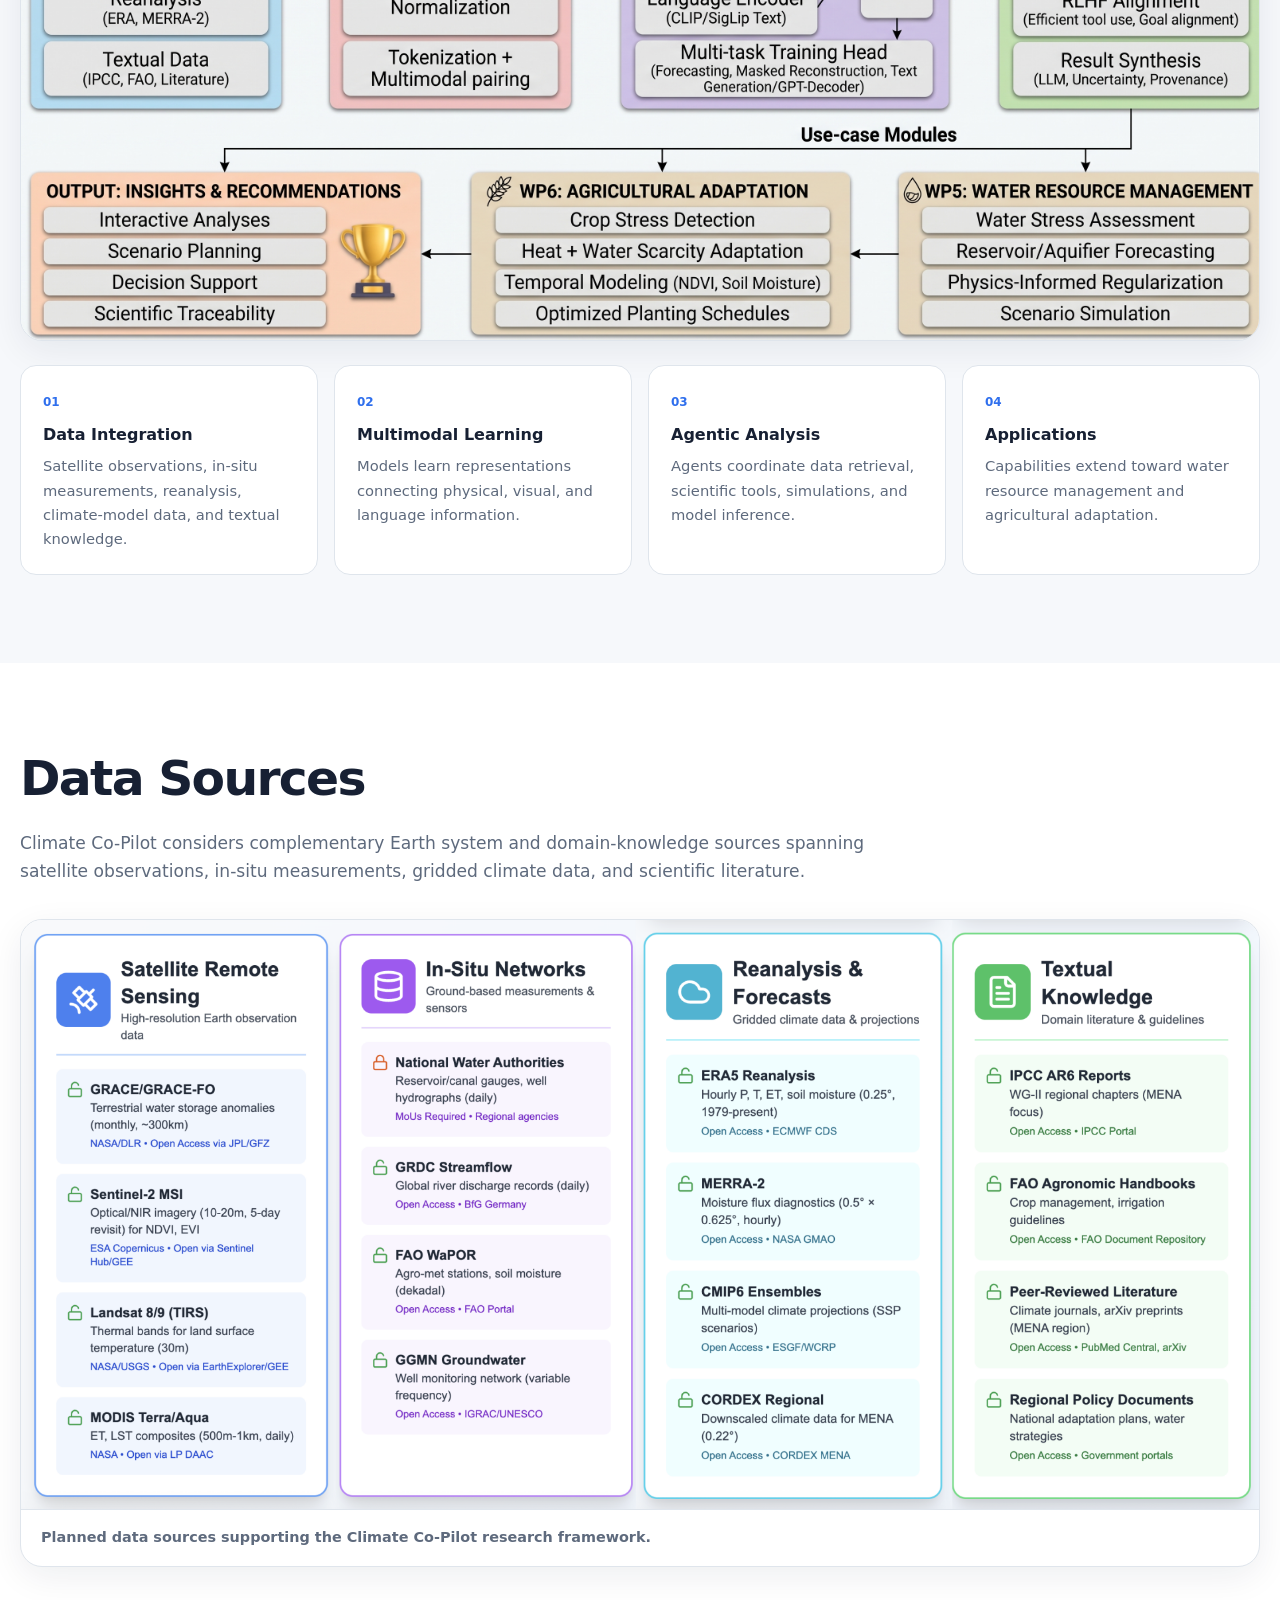
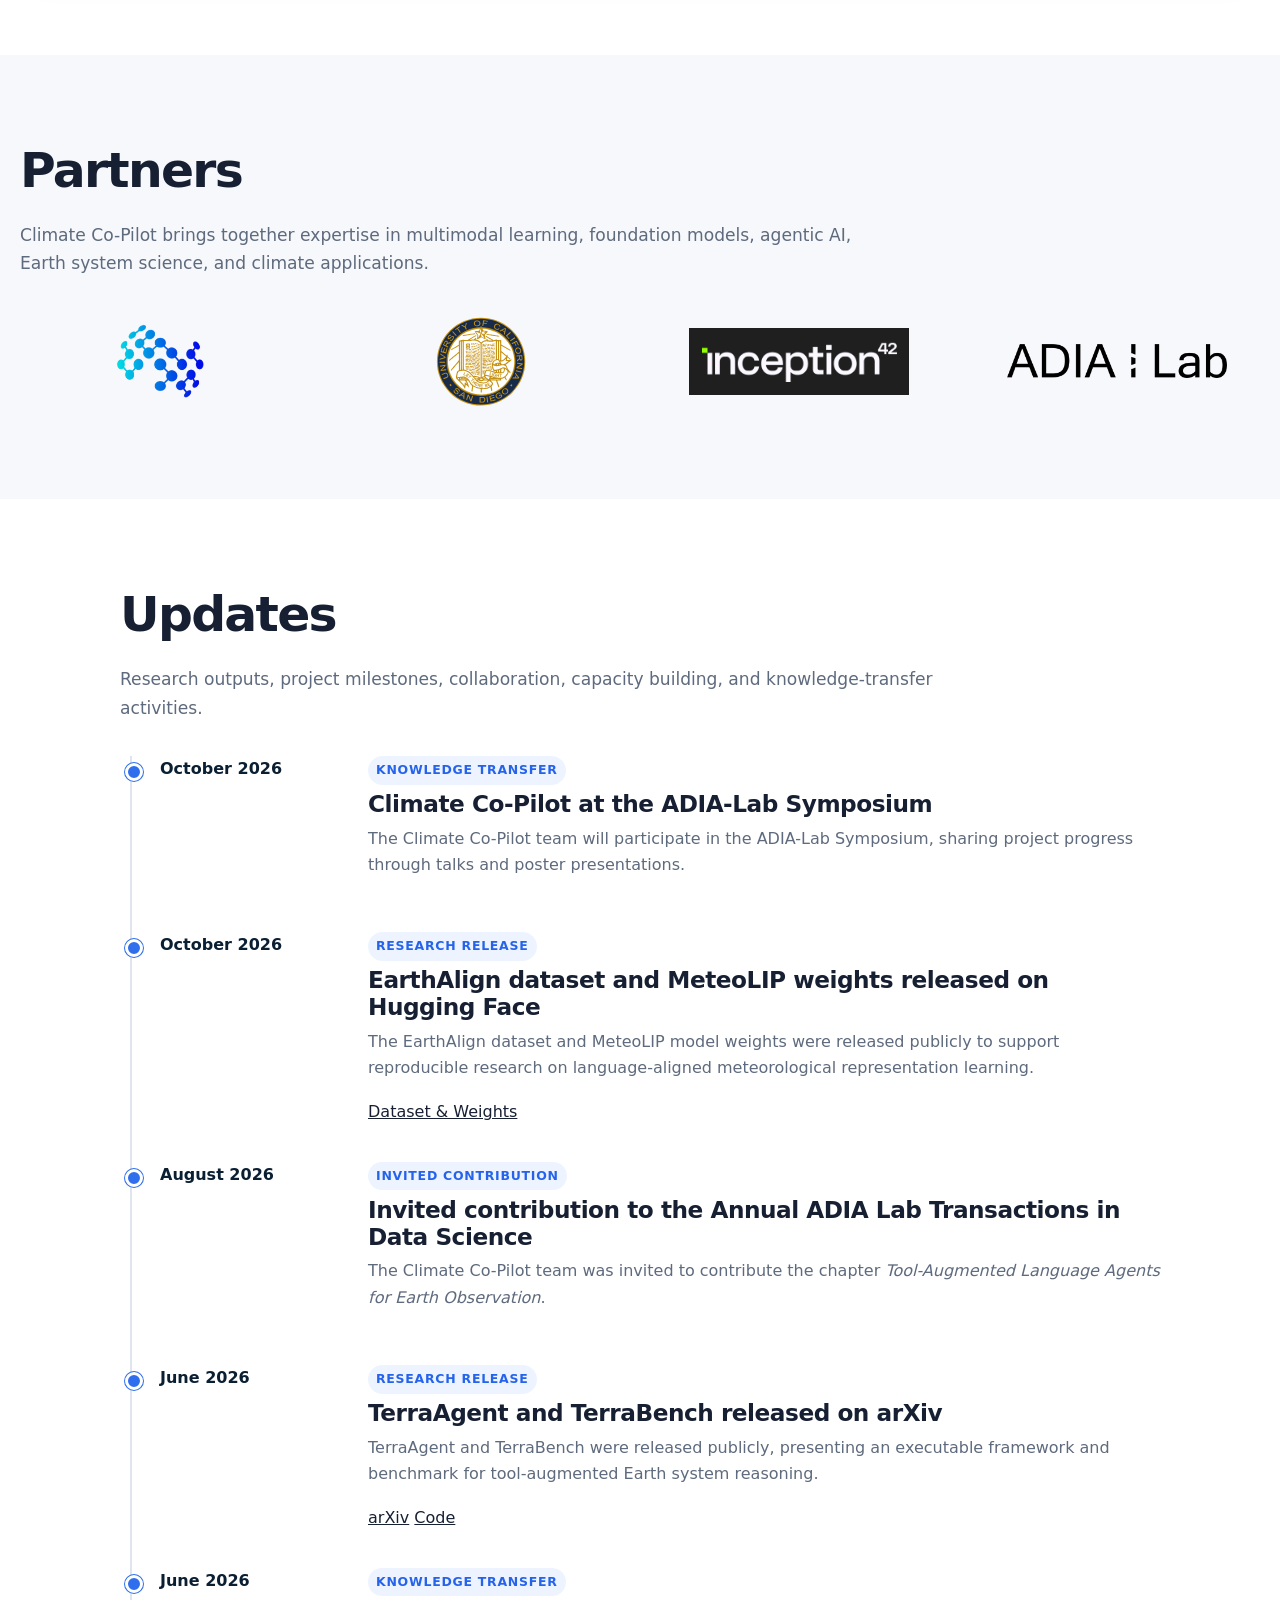
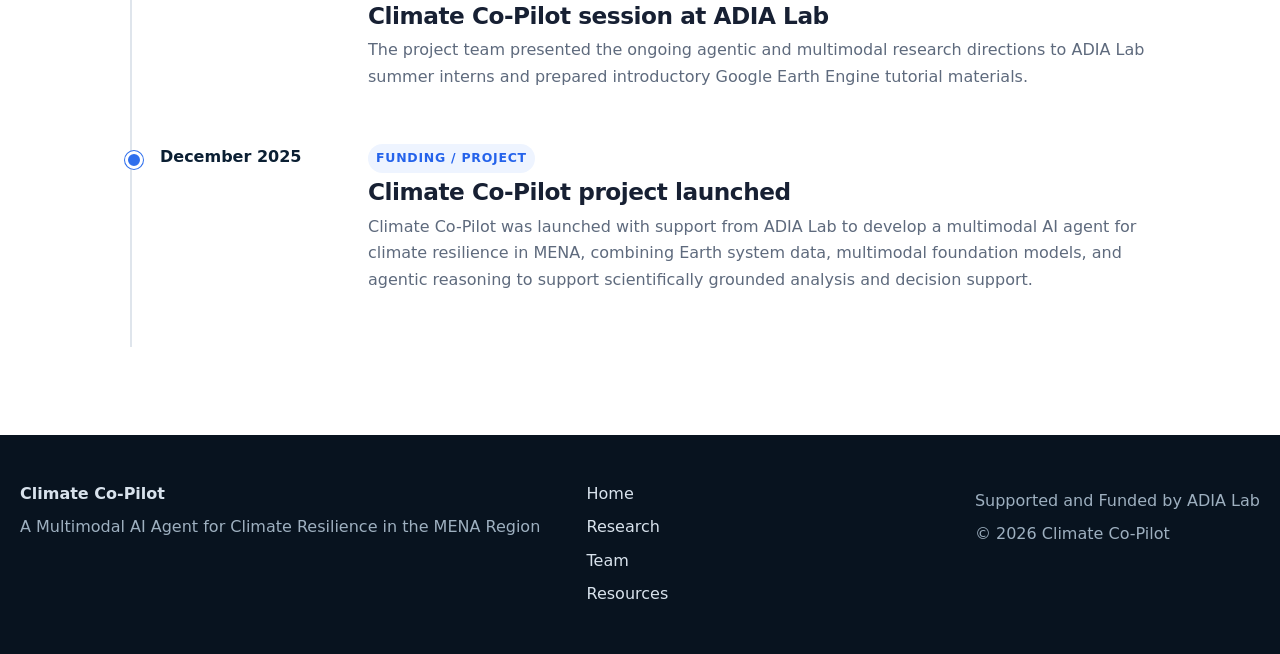
==== commit 85e84d8e: "Update" ====
--- a/index.html
+++ b/index.html
@@ -136,7 +136,7 @@
         <h2>Project Framework</h2>
         <p class="section-intro">Climate Co-Pilot connects heterogeneous Earth system data, multimodal representation learning, and agentic reasoning within a unified research workflow.</p>
         <figure class="figure-card">
-          <img src="assets/images/project-framework.png" alt="Climate Co-Pilot project framework figure" />
+          <img src="assets/images/project-framework.jpeg" alt="Climate Co-Pilot project framework figure" />
         </figure>
         <div class="process-grid">
           <div><span>01</span><strong>Data Integration</strong><p>Satellite observations, in-situ measurements, reanalysis, climate-model data, and textual knowledge.</p></div>
